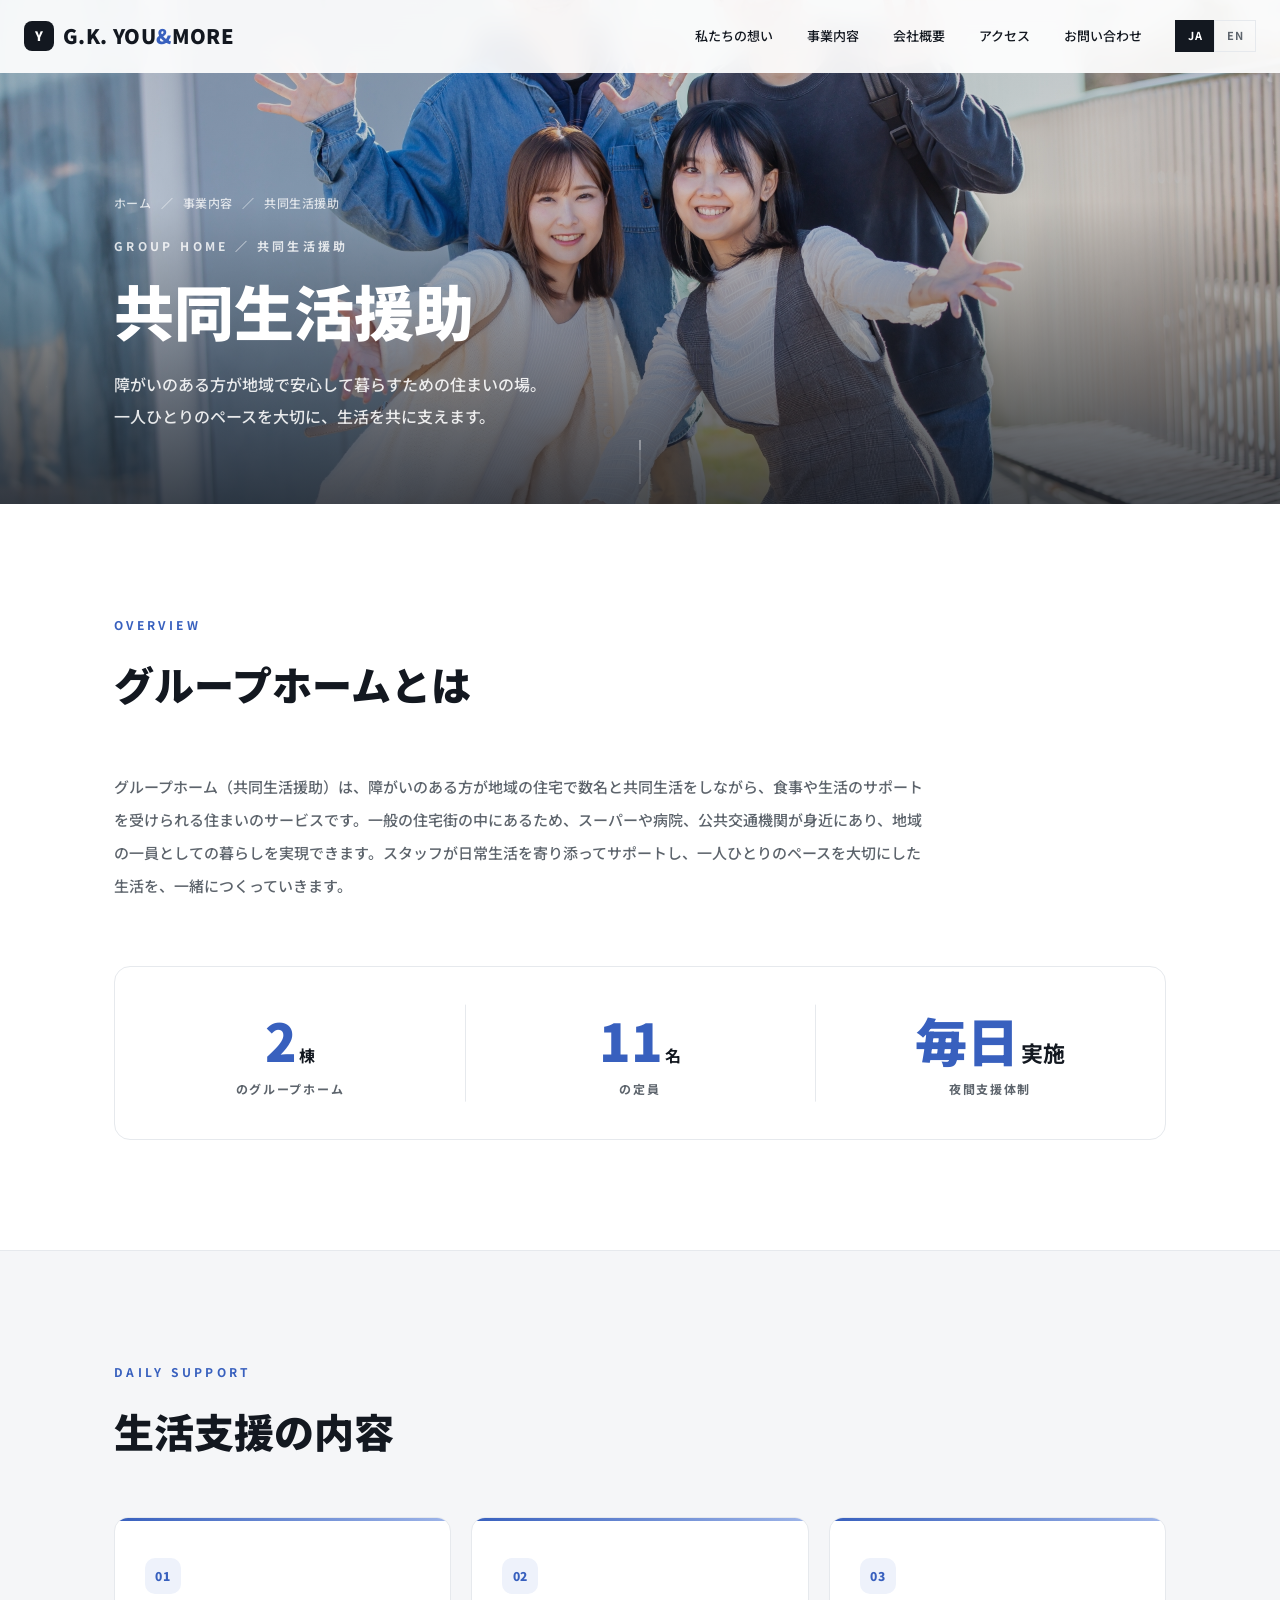
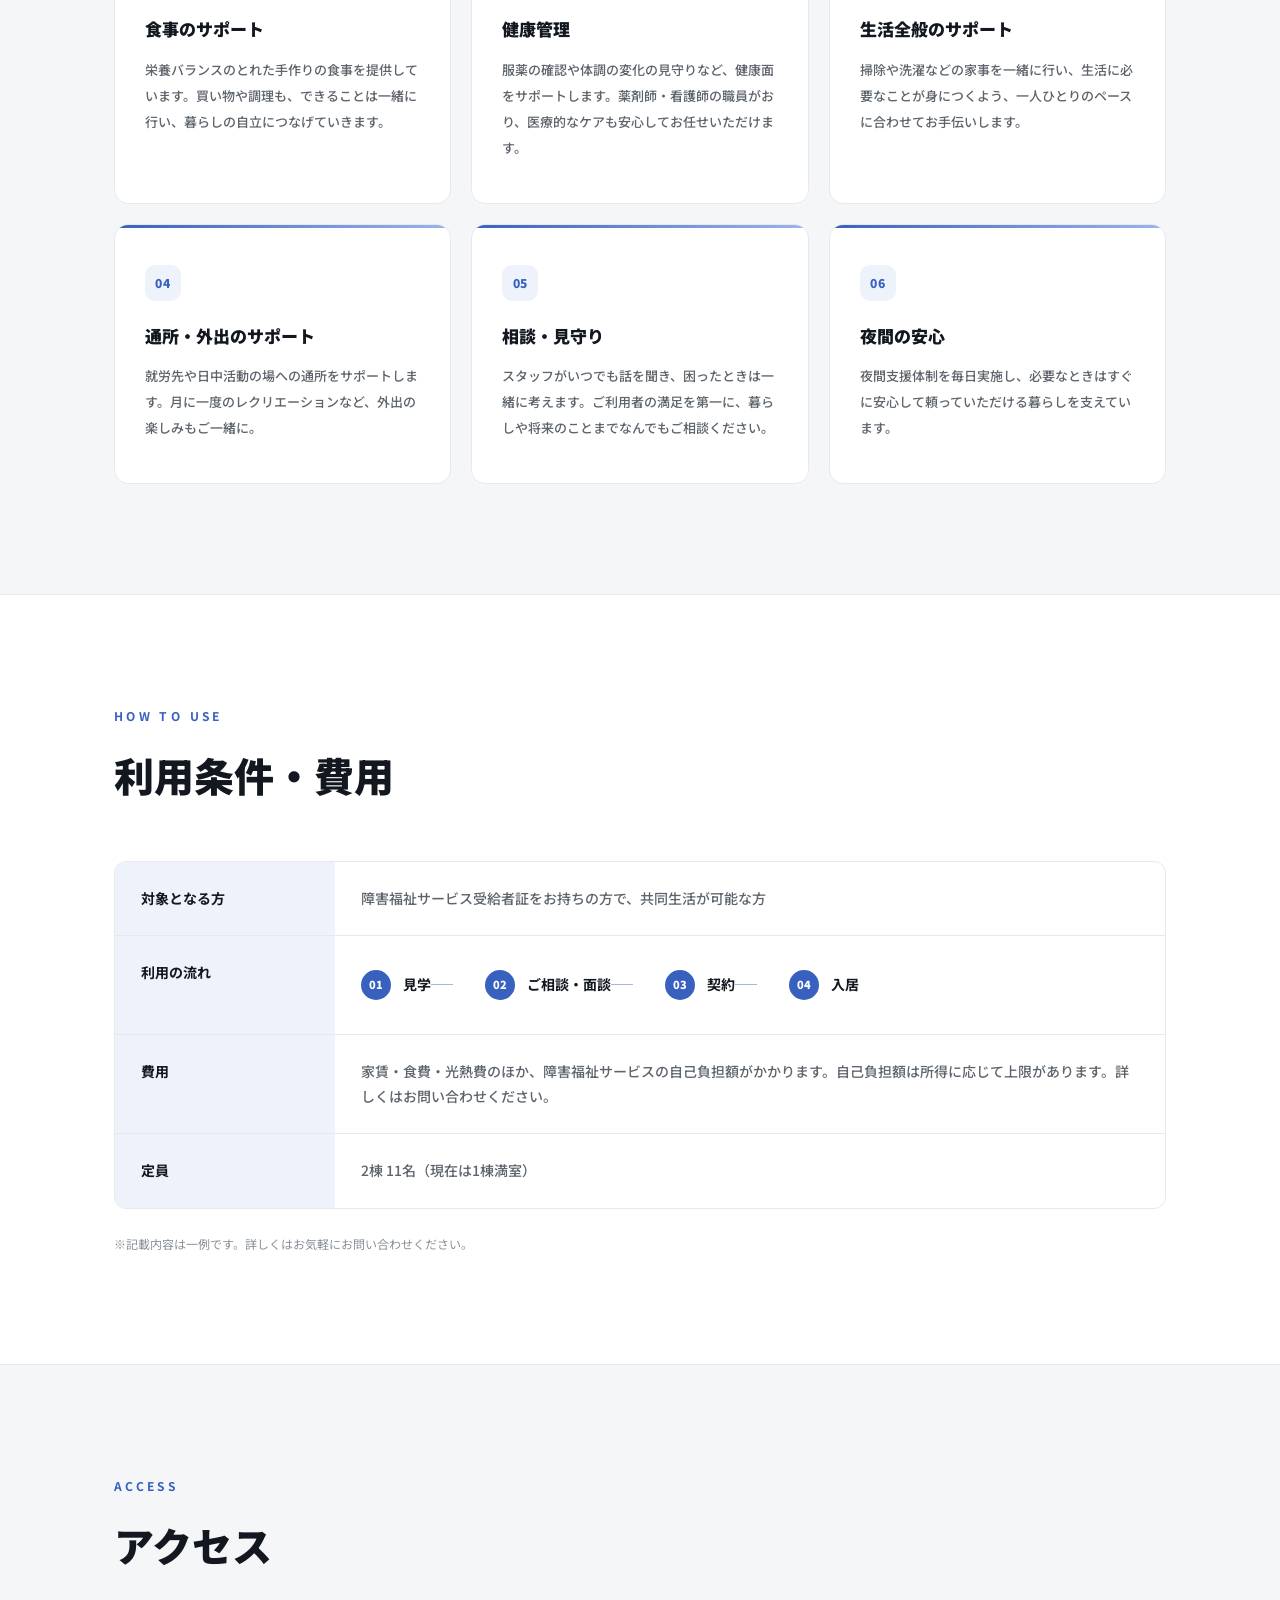
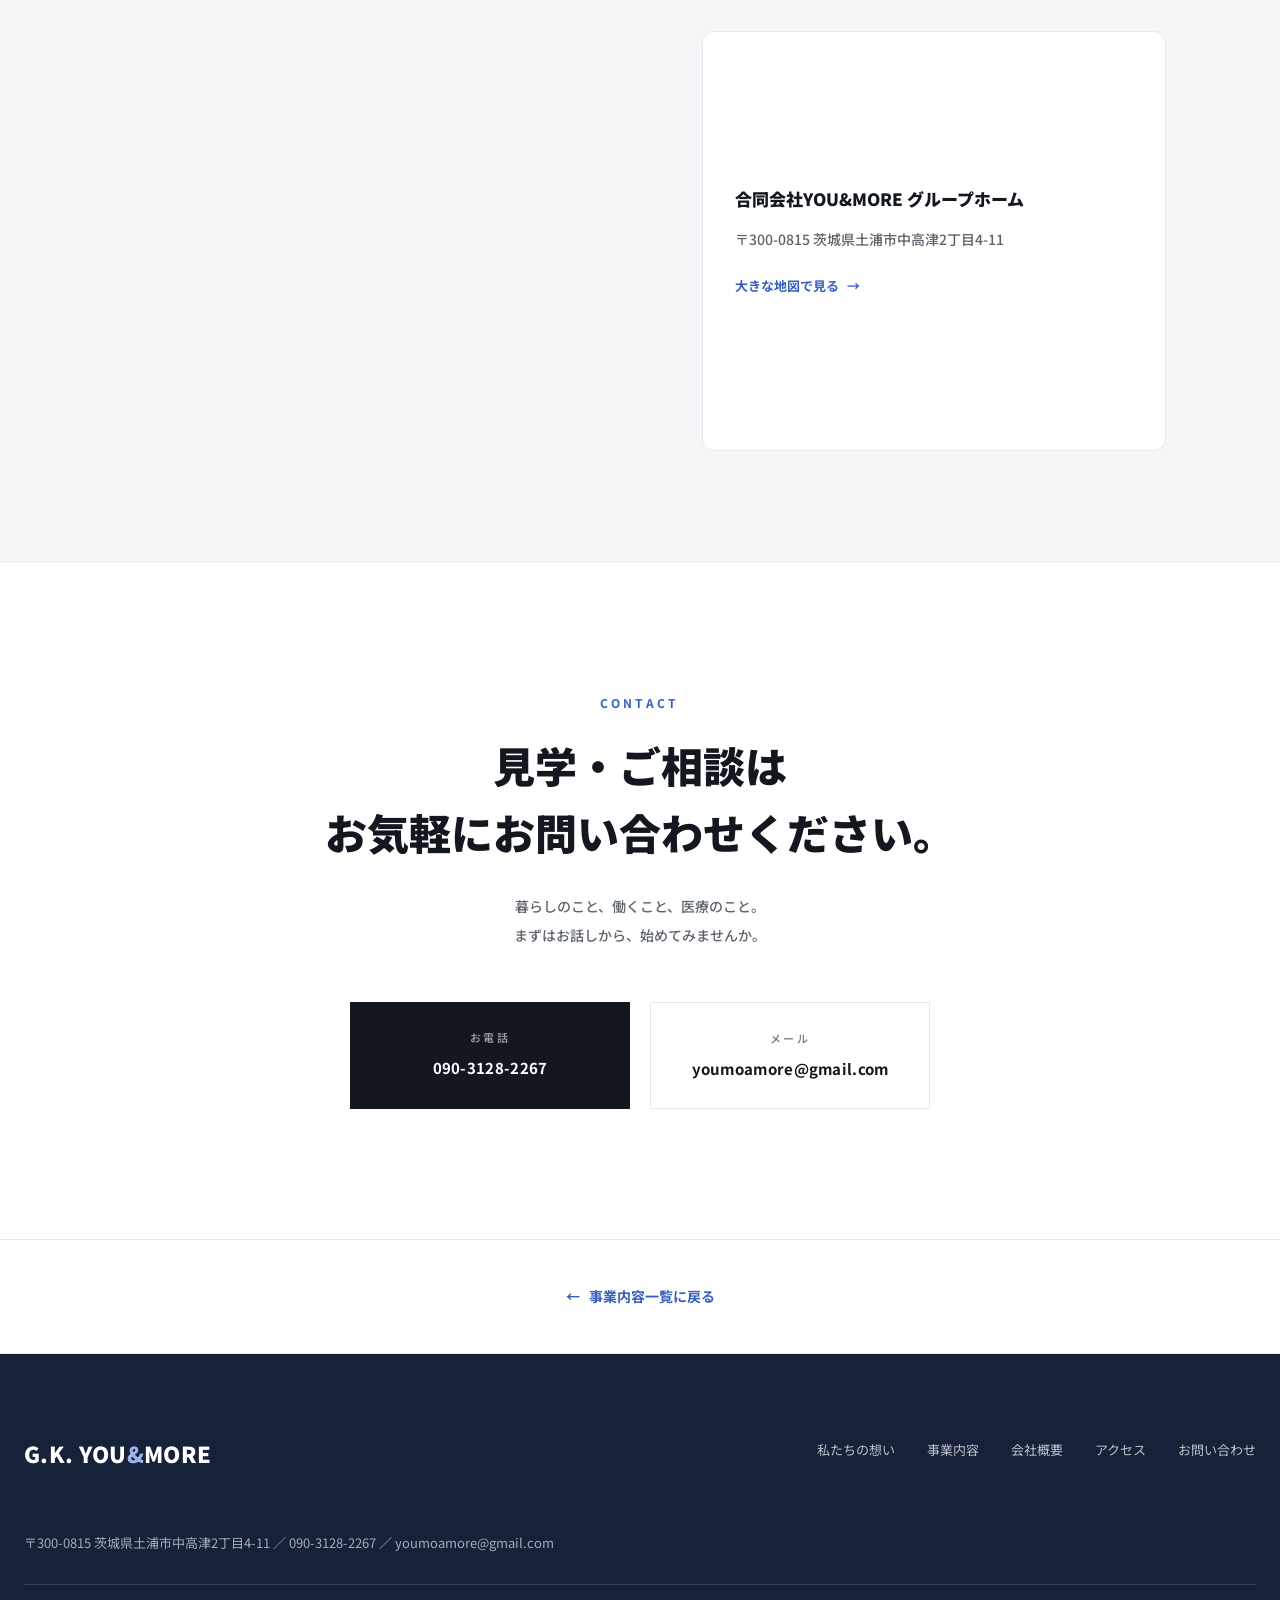
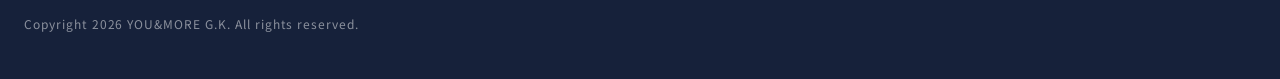
==== service-kyodo.html @ 8cb0a3da "ux: 共同生活援助の詳細ページをモバイル対応のリッチレイアウトに刷新 - 概要に数字ストリップ(2棟/11名/毎日・夜間支援体制)を追加 - サポートカードをグラデーションアクセント+ナンバーチップ" ====
<!DOCTYPE html>
<html lang="ja">
<head>
<meta charset="UTF-8">
<meta name="viewport" content="width=device-width, initial-scale=1, shrink-to-fit=no">
<meta name="format-detection" content="telephone=no">
<title>共同生活援助（グループホーム）｜YOU&amp;MORE G.K.</title>
<meta name="description" content="YOU&amp;MORE G.K.の共同生活援助（グループホーム）についてご紹介します。障がいのある方が地域で安心して暮らすための住まいの場です。">
<meta property="og:title" content="共同生活援助（グループホーム）｜YOU&amp;MORE G.K.">
<meta property="og:type" content="website">
<meta property="og:url" content="https://cocolo-youmore.com/service-kyodo.html">
<meta property="og:site_name" content="YOU&amp;MORE G.K.">
<link rel="icon" href="data:image/svg+xml,%3Csvg xmlns='http://www.w3.org/2000/svg' viewBox='0 0 100 100'%3E%3Crect width='100' height='100' rx='22' fill='%233860be'/%3E%3Ctext x='50' y='72' font-size='56' text-anchor='middle' fill='%23fff' font-family='Arial,sans-serif' font-weight='bold'%3EY%26M%3C/text%3E%3C/svg%3E">
<link rel="preconnect" href="https://fonts.googleapis.com">
<link rel="preconnect" href="https://fonts.gstatic.com" crossorigin>
<link href="https://fonts.googleapis.com/css2?family=Noto+Sans+JP:wght@400;500;700;900&amp;display=swap" rel="stylesheet">
<link rel="stylesheet" href="css/style.css?v=20260806d">
</head>
<body>

<header>
<div class="headerInr">
  <div class="headerInrBox">

    <h1><a href="index.html"><span class="logoMark">Y</span><span class="logoName">G.K. YOU<span>&amp;</span>MORE</span></a></h1>

    <nav id="gNavPc">
      <ul>
        <li><a href="index.html#about">私たちの想い</a></li>
        <li><a href="index.html#service">事業内容</a></li>
        <li><a href="index.html#company">会社概要</a></li>
        <li><a href="index.html#access">アクセス</a></li>
        <li><a href="index.html#contact">お問い合わせ</a></li>
      </ul>
    </nav>

    <ul class="headerLang">
      <li><a href="#" class="active">JA</a></li>
      <li><a href="#">EN</a></li>
    </ul>

    <button type="button" class="menuTrigger" aria-expanded="false" aria-controls="gNavSp" aria-label="メニューを開く">
      <span></span><span></span><span></span>
    </button>

  </div>

  <div id="gNavSp">
    <div class="gNavSpInr">
      <ul class="headerLinkLv1">
        <li><a href="index.html#about">私たちの想い</a></li>
        <li><a href="index.html#service">事業内容</a></li>
        <li><a href="index.html#company">会社概要</a></li>
        <li><a href="index.html#access">アクセス</a></li>
        <li><a href="index.html#contact">お問い合わせ</a></li>
      </ul>
      <ul class="headerLinkMenu">
        <li><a href="tel:09031282267">090-3128-2267</a></li>
        <li><a href="mailto:youmoamore@gmail.com">youmoamore@gmail.com</a></li>
      </ul>
    </div>
  </div>

</div>
</header>

<main>

<article>

<div class="pageHero">
  <div class="pageHeroBg"><img src="images/共同生活援助/28447826_m.jpg" alt="共同生活援助"></div>
  <div class="pageHeroGrad"></div>
  <div class="pageHeroText">
    <p class="crumb"><a href="index.html">ホーム</a> <span>／</span> <a href="index.html#service">事業内容</a> <span>／</span> 共同生活援助</p>
    <p class="pageHeroLabel">GROUP HOME ／ 共同生活援助</p>
    <h2>共同生活援助</h2>
    <p class="pageHeroLead">障がいのある方が地域で安心して暮らすための住まいの場。<br>一人ひとりのペースを大切に、生活を共に支えます。</p>
  </div>
  <div class="pageHeroCue"><span></span></div>
</div>

<section class="pageSec">
<div class="pageSecInr">
  <div class="pageSecHead reveal">
    <p class="kvTx01">OVERVIEW</p>
    <h2>グループホームとは</h2>
  </div>
  <div class="pageText reveal">
    <p>グループホーム（共同生活援助）は、障がいのある方が地域の住宅で数名と共同生活をしながら、食事や生活のサポートを受けられる住まいのサービスです。一般の住宅街の中にあるため、スーパーや病院、公共交通機関が身近にあり、地域の一員としての暮らしを実現できます。スタッフが日常生活を寄り添ってサポートし、一人ひとりのペースを大切にした生活を、一緒につくっていきます。</p>
  </div>
  <div class="pageStats reveal">
    <div class="pageStat">
      <p class="pageStatValue">2<span>棟</span></p>
      <p class="pageStatLabel">のグループホーム</p>
    </div>
    <div class="pageStat">
      <p class="pageStatValue">11<span>名</span></p>
      <p class="pageStatLabel">の定員</p>
    </div>
    <div class="pageStat">
      <p class="pageStatValue">毎日<span class="pageStatSub">実施</span></p>
      <p class="pageStatLabel">夜間支援体制</p>
    </div>
  </div>
</div>
</section>

<section class="pageSec pageSecSoft">
<div class="pageSecInr">
  <div class="pageSecHead reveal">
    <p class="kvTx01">DAILY SUPPORT</p>
    <h2>生活支援の内容</h2>
  </div>
  <div class="supportGrid">
    <div class="supportCard reveal">
      <p class="supportNum">01</p>
      <h3>食事のサポート</h3>
      <p>栄養バランスのとれた手作りの食事を提供しています。買い物や調理も、できることは一緒に行い、暮らしの自立につなげていきます。</p>
    </div>
    <div class="supportCard reveal">
      <p class="supportNum">02</p>
      <h3>健康管理</h3>
      <p>服薬の確認や体調の変化の見守りなど、健康面をサポートします。薬剤師・看護師の職員がおり、医療的なケアも安心してお任せいただけます。</p>
    </div>
    <div class="supportCard reveal">
      <p class="supportNum">03</p>
      <h3>生活全般のサポート</h3>
      <p>掃除や洗濯などの家事を一緒に行い、生活に必要なことが身につくよう、一人ひとりのペースに合わせてお手伝いします。</p>
    </div>
    <div class="supportCard reveal">
      <p class="supportNum">04</p>
      <h3>通所・外出のサポート</h3>
      <p>就労先や日中活動の場への通所をサポートします。月に一度のレクリエーションなど、外出の楽しみもご一緒に。</p>
    </div>
    <div class="supportCard reveal">
      <p class="supportNum">05</p>
      <h3>相談・見守り</h3>
      <p>スタッフがいつでも話を聞き、困ったときは一緒に考えます。ご利用者の満足を第一に、暮らしや将来のことまでなんでもご相談ください。</p>
    </div>
    <div class="supportCard reveal">
      <p class="supportNum">06</p>
      <h3>夜間の安心</h3>
      <p>夜間支援体制を毎日実施し、必要なときはすぐに安心して頼っていただける暮らしを支えています。</p>
    </div>
  </div>
</div>
</section>

<section class="pageSec">
<div class="pageSecInr">
  <div class="pageSecHead reveal">
    <p class="kvTx01">HOW TO USE</p>
    <h2>利用条件・費用</h2>
  </div>
  <div class="leadTable reveal">
    <div class="leadTableRow">
      <div class="leadTableTh">対象となる方</div>
      <div class="leadTableTd">障害福祉サービス受給者証をお持ちの方で、共同生活が可能な方</div>
    </div>
    <div class="leadTableRow">
      <div class="leadTableTh">利用の流れ</div>
      <div class="leadTableTd">
        <ol class="flowSteps">
          <li><span>01</span>見学</li>
          <li><span>02</span>ご相談・面談</li>
          <li><span>03</span>契約</li>
          <li><span>04</span>入居</li>
        </ol>
      </div>
    </div>
    <div class="leadTableRow">
      <div class="leadTableTh">費用</div>
      <div class="leadTableTd">家賃・食費・光熱費のほか、障害福祉サービスの自己負担額がかかります。自己負担額は所得に応じて上限があります。詳しくはお問い合わせください。</div>
    </div>
    <div class="leadTableRow">
      <div class="leadTableTh">定員</div>
      <div class="leadTableTd">2棟 11名（現在は1棟満室）</div>
    </div>
  </div>
  <p class="pageNote reveal">※記載内容は一例です。詳しくはお気軽にお問い合わせください。</p>
</div>
</section>

<section class="pageSec pageSecSoft">
<div class="pageSecInr">
  <div class="pageSecHead reveal">
    <p class="kvTx01">ACCESS</p>
    <h2>アクセス</h2>
  </div>
  <div class="accessGrid reveal">
    <div class="map">
      <iframe src="https://www.google.com/maps?q=%E8%8C%A8%E5%9F%8E%E7%9C%8C%E5%9C%9F%E6%B5%A6%E5%B8%82%E4%B8%AD%E9%AB%98%E6%B4%A52%E4%B8%81%E7%9B%AE4-11&output=embed" title="YOU&amp;MORE 所在地のGoogleマップ" loading="lazy" referrerpolicy="no-referrer-when-downgrade"></iframe>
    </div>
    <div class="accessInfo">
      <p class="accessInfoName">合同会社YOU&amp;MORE グループホーム</p>
      <p class="accessInfoAddr">〒300-0815 茨城県土浦市中高津2丁目4-11</p>
      <a class="accessInfoLink" href="https://www.google.com/maps?q=%E8%8C%A8%E5%9F%8E%E7%9C%8C%E5%9C%9F%E6%B5%A6%E5%B8%82%E4%B8%AD%E9%AB%98%E6%B4%A52%E4%B8%81%E7%9B%AE4-11" target="_blank" rel="noopener">大きな地図で見る<span>→</span></a>
    </div>
  </div>
</div>
</section>

<section id="contact">
<div class="contactInr">
  <p class="kvTx01">CONTACT</p>
  <h2>見学・ご相談は<br>お気軽にお問い合わせください。</h2>
  <p class="contactLead">暮らしのこと、働くこと、医療のこと。<br>まずはお話しから、始めてみませんか。</p>
  <div class="contactBtns">
    <a href="tel:09031282267" class="contactBtnTel"><span class="contactBtnLabel">お電話</span>090-3128-2267</a>
    <a href="mailto:youmoamore@gmail.com" class="contactBtnMail"><span class="contactBtnLabel">メール</span>youmoamore@gmail.com</a>
  </div>
</div>
</section>

<div class="pageBack">
  <a href="index.html#service"><span>←</span> 事業内容一覧に戻る</a>
</div>

</article>

</main>

<footer>
<div class="footerInr">
  <div class="footerTop">
    <p class="footerLogo">G.K. YOU<span>&amp;</span>MORE</p>
    <ul>
      <li><a href="index.html#about">私たちの想い</a></li>
      <li><a href="index.html#service">事業内容</a></li>
      <li><a href="index.html#company">会社概要</a></li>
      <li><a href="index.html#access">アクセス</a></li>
      <li><a href="index.html#contact">お問い合わせ</a></li>
    </ul>
  </div>
  <p class="footerInfo">〒300-0815 茨城県土浦市中高津2丁目4-11 ／ 090-3128-2267 ／ youmoamore@gmail.com</p>
  <p class="footerCopy">Copyright 2026 YOU&amp;MORE G.K. All rights reserved.</p>
</div>
</footer>

<div class="spCtaBar">
  <a href="tel:09031282267" class="spCtaTel">お電話する<span>090-3128-2267</span></a>
  <a href="mailto:youmoamore@gmail.com" class="spCtaMail">メールする<span>youmoamore@gmail.com</span></a>
</div>

<script>
var menuBtn = document.querySelector('.menuTrigger');
menuBtn.addEventListener('click', function () {
  var sp = document.querySelector('#gNavSp');
  var open = sp.classList.toggle('open');
  this.classList.toggle('active');
  this.setAttribute('aria-expanded', open);
  this.setAttribute('aria-label', open ? 'メニューを閉じる' : 'メニューを開く');
});
window.addEventListener('scroll', function () {
  var h = document.querySelector('header');
  if (window.scrollY > 10) { h.classList.add('scrolled'); } else { h.classList.remove('scrolled'); }
});
document.querySelectorAll('#gNavSp a').forEach(function (a) {
  a.addEventListener('click', function () {
    document.querySelector('#gNavSp').classList.remove('open');
    menuBtn.classList.remove('active');
    menuBtn.setAttribute('aria-expanded', 'false');
    menuBtn.setAttribute('aria-label', 'メニューを開く');
  });
});
var io = new IntersectionObserver(function (entries) {
  entries.forEach(function (entry) {
    if (entry.isIntersecting) {
      entry.target.classList.add('inview');
      setTimeout(function () { entry.target.classList.add('reveal-done'); }, 900);
      io.unobserve(entry.target);
    }
  });
}, { threshold: 0.12 });
document.querySelectorAll('.reveal').forEach(function (el) { io.observe(el); });
</script>
</body>
</html>
---- css/style.css ----
/* ============================================================
   YOU&MORE G.K. - JINS Holdings inspired
   clean gothic / white / minimal / blue accent #3860BE
   full-width visuals, airy whitespace, EN label + JP headline
============================================================ */
:root {
  --ink: #131820;
  --muted: #5d646c;
  --faint: #8a9199;
  --line: #e6e9ed;
  --bg: #ffffff;
  --bg-soft: #f5f6f8;
  --blue: #3860be;
  --blue-dark: #2c4d9c;
  --blue-soft: #eef2fb;
  --navy: #16213a;
  --font: "Noto Sans JP", "Hiragino Kaku Gothic ProN", "Hiragino Sans", Meiryo, "Yu Gothic", sans-serif;
  --ease: cubic-bezier(.25, .6, .3, 1);
}

* {
  margin: 0;
  padding: 0;
  box-sizing: border-box;
}

html {
  scroll-behavior: smooth;
  scroll-padding-top: 72px;
}

body {
  font-family: var(--font);
  color: var(--ink);
  background: var(--bg);
  line-height: 1.8;
  -webkit-font-smoothing: antialiased;
  overflow-x: hidden;
}

a {
  color: inherit;
  text-decoration: none;
}

img {
  max-width: 100%;
}

::selection {
  background: var(--blue);
  color: #fff;
}

/* ============================================================
   reveal animation
============================================================ */
.reveal {
  opacity: 0;
  transform: translateY(24px);
  transition: opacity .7s var(--ease), transform .7s var(--ease);
}

.reveal.inview {
  opacity: 1;
  transform: none;
}

.servicePanel.reveal:nth-child(2) { transition-delay: .1s; }
.servicePanel.reveal:nth-child(3) { transition-delay: .2s; }

.servicePanel.reveal.reveal-done { transition-delay: 0s; }

#service .servicePanel.reveal {
  transform: translateX(120px);
  transition: opacity .9s var(--ease), transform .9s var(--ease);
}

#service .servicePanel.reveal.inview {
  transform: none;
}

#service .servicePanel.reveal:nth-child(1) { transition-delay: .05s; }
#service .servicePanel.reveal:nth-child(2) { transition-delay: .18s; }
#service .servicePanel.reveal:nth-child(3) { transition-delay: .31s; }

/* ============================================================
   header
============================================================ */
header {
  position: fixed;
  top: 0;
  left: 0;
  right: 0;
  z-index: 100;
  background: rgba(255, 255, 255, .92);
  backdrop-filter: blur(12px);
  -webkit-backdrop-filter: blur(12px);
  border-bottom: 1px solid transparent;
  transition: border-color .3s ease, box-shadow .3s ease;
}

header.scrolled {
  border-bottom-color: var(--line);
  box-shadow: 0 2px 12px rgba(0, 0, 0, .05);
}

.headerInr {
  max-width: 1280px;
  margin: 0 auto;
  padding: 0 24px;
}

.headerInrBox {
  display: flex;
  align-items: center;
  height: 72px;
}

h1 {
  font-size: 20px;
  font-weight: 900;
  letter-spacing: .02em;
  margin-right: auto;
}

h1 a {
  display: flex;
  align-items: center;
  gap: 9px;
}

h1 a .logoMark {
  display: inline-flex;
  align-items: center;
  justify-content: center;
  width: 30px;
  height: 30px;
  border-radius: 8px;
  background: var(--ink);
  color: #fff;
  font-size: 13px;
  font-weight: 900;
}

h1 a .logoName span {
  color: var(--blue);
}

#gNavPc ul {
  display: flex;
  list-style: none;
}

#gNavPc ul li a {
  display: block;
  padding: 25px 17px;
  font-size: 13px;
  font-weight: 500;
  color: var(--ink);
  position: relative;
  transition: color .2s ease;
}

#gNavPc ul li a::after {
  content: "";
  position: absolute;
  left: 17px;
  right: 17px;
  bottom: 21px;
  height: 2px;
  background: var(--blue);
  transform: scaleX(0);
  transform-origin: left;
  transition: transform .3s var(--ease);
}

#gNavPc ul li a:hover {
  color: var(--blue);
}

#gNavPc ul li a:hover::after {
  transform: scaleX(1);
}

.headerLang {
  display: flex;
  list-style: none;
  margin-left: 16px;
}

.headerLang li a {
  display: block;
  font-size: 11px;
  font-weight: 700;
  letter-spacing: .04em;
  padding: 5px 12px;
  color: var(--muted);
  border: 1px solid var(--line);
}

.headerLang li:first-child a {
  border-right: none;
}

.headerLang li a.active {
  color: #fff;
  background: var(--ink);
  border-color: var(--ink);
}

.menuTrigger {
  display: none;
  flex-direction: column;
  gap: 5px;
  cursor: pointer;
  padding: 8px;
  appearance: none;
  -webkit-appearance: none;
  background: none;
  border: 0;
  font: inherit;
}

.menuTrigger span {
  display: block;
  width: 24px;
  height: 2px;
  background: var(--ink);
  transition: transform .3s ease, opacity .3s ease;
}

.menuTrigger.active span:nth-child(1) { transform: translateY(7px) rotate(45deg); }
.menuTrigger.active span:nth-child(2) { opacity: 0; }
.menuTrigger.active span:nth-child(3) { transform: translateY(-7px) rotate(-45deg); }

#gNavSp {
  display: none;
}

/* ============================================================
   hero (JINS style full-width visual)
============================================================ */
#top .idxWrap01Inr {
  position: relative;
  height: 100vh;
  min-height: 620px;
  display: flex;
  align-items: flex-end;
  overflow: hidden;
}

.mainImg {
  position: absolute;
  inset: 0;
  overflow: hidden;
}

.mainImg img {
  display: block;
  width: 100%;
  height: 100%;
  object-fit: cover;
  object-position: 50% 20%;
}

.heroGrad {
  position: absolute;
  inset: 0;
  background: linear-gradient(to top, rgba(10, 15, 26, .62) 0%, rgba(10, 15, 26, .28) 34%, rgba(10, 15, 26, .05) 62%, rgba(10, 15, 26, .16) 100%);
}

.fade-in {
  transform-origin: 50% 55%;
  animation: heroKenburns 3s var(--ease) both;
}

@keyframes heroKenburns {
  from {
    transform: scale(1.15);
    filter: brightness(.8) saturate(.9);
  }
  to {
    transform: scale(1);
    filter: none;
  }
}

.progSlickInr {
  position: relative;
  z-index: 2;
  max-width: 1280px;
  width: 100%;
  margin: 0 auto;
  padding: 0 24px 12vh;
  color: #fff;
}

.heroBadge {
  display: inline-flex;
  align-items: center;
  gap: 10px;
  font-size: 12px;
  font-weight: 700;
  letter-spacing: .26em;
  color: #e9eefb;
  margin-bottom: 22px;
  opacity: 0;
  animation: heroBlurIn 1s var(--ease) forwards;
}

.heroBadge::before {
  content: "";
  width: 34px;
  height: 1px;
  background: #9db4e8;
  transform: scaleX(0);
  transform-origin: left;
  animation: heroLineGrow .9s var(--ease) .35s forwards;
}

@keyframes heroLineGrow {
  from { transform: scaleX(0); }
  to { transform: scaleX(1); }
}

.kvTx02 {
  font-size: clamp(52px, 8.5vw, 108px);
  font-weight: 900;
  letter-spacing: .01em;
  line-height: 1.05;
  margin-bottom: 22px;
  overflow: hidden;
}

.kvTx02 .kvWord {
  display: inline-block;
  transform: translateY(120%);
  animation: kvSlideUp 1.05s var(--ease) forwards;
}

.kvTx02 .kvWord:nth-child(1) { animation-delay: .32s; }
.kvTx02 .kvWord:nth-child(2) { animation-delay: .46s; }
.kvTx02 .kvWord:nth-child(3) { animation-delay: .60s; }

@keyframes kvSlideUp {
  from { transform: translateY(120%); }
  to { transform: translateY(0); }
}

.kvTx02 .kvWordAccent {
  color: #9db4e8;
}

.kvTx03 {
  font-size: clamp(15px, 2.2vw, 18px);
  font-weight: 500;
  line-height: 2;
  color: #eef1f6;
  margin-bottom: 44px;
  opacity: 0;
  animation: heroBlurIn 1s var(--ease) .7s forwards;
}

@keyframes heroBlurIn {
  from {
    opacity: 0;
    transform: translateY(18px);
    filter: blur(8px);
  }
  to {
    opacity: 1;
    transform: none;
    filter: none;
  }
}

.btnBox01_w {
  opacity: 0;
  animation: heroBlurIn 1s var(--ease) .82s forwards;
}

.btnBox01_w a {
  display: inline-flex;
  align-items: center;
  gap: 12px;
  font-size: 13px;
  font-weight: 700;
  letter-spacing: .16em;
  padding: 15px 38px;
  border: 1px solid rgba(255, 255, 255, .8);
  border-radius: 999px;
  color: #fff;
  transition: background .3s ease, color .3s ease, transform .3s ease;
}

.btnBox01_w a .btnArrow {
  transition: transform .3s ease;
}

.btnBox01_w a:hover {
  background: #fff;
  color: var(--ink);
  transform: translateY(-2px);
}

.btnBox01_w a:hover .btnArrow {
  transform: translateX(4px);
}

.scrollCue {
  position: absolute;
  left: 50%;
  bottom: 24px;
  transform: translateX(-50%);
  z-index: 3;
  width: 1px;
  height: 52px;
  background: rgba(255, 255, 255, .3);
  overflow: hidden;
}

.scrollCueDot {
  position: absolute;
  left: 0;
  top: -8px;
  width: 1px;
  height: 10px;
  background: #fff;
  animation: scrollCue 2s var(--ease) infinite;
}

@keyframes scrollCue {
  0% { transform: translateY(0); opacity: 1; }
  80% { transform: translateY(56px); opacity: 0; }
  100% { transform: translateY(56px); opacity: 0; }
}

/* ============================================================
   hero quick menu (JINS 3-col: EN label + JP)
============================================================ */
.heroMenu {
  border-bottom: 1px solid var(--line);
  background: var(--bg);
}

.heroMenuInr {
  max-width: 1280px;
  margin: 0 auto;
  padding: 0 24px;
  display: grid;
  grid-template-columns: repeat(3, 1fr);
}

.heroMenuInr a {
  display: flex;
  align-items: center;
  justify-content: space-between;
  gap: 16px;
  padding: 34px 32px;
  border-left: 1px solid var(--line);
  transition: background .25s ease;
}

.heroMenuInr a:first-child {
  border-left: none;
}

.heroMenuInr a:hover {
  background: var(--bg-soft);
}

.heroMenuLabel {
  font-size: 11px;
  font-weight: 700;
  letter-spacing: .26em;
  color: var(--blue);
  margin-bottom: 6px;
}

.heroMenuTitle {
  font-size: 17px;
  font-weight: 900;
  letter-spacing: .06em;
  color: var(--ink);
}

.heroMenuArrow {
  font-size: 16px;
  color: var(--blue);
  transition: transform .3s var(--ease);
}

.heroMenuInr a:hover .heroMenuArrow {
  transform: translateX(6px);
}

/* ============================================================
   section labels
============================================================ */
.kvTx01 {
  font-size: 12px;
  font-weight: 700;
  letter-spacing: .28em;
  color: var(--blue);
  margin-bottom: 18px;
  text-transform: uppercase;
}

/* ============================================================
   about
============================================================ */
#about {
  border-bottom: 1px solid var(--line);
}

.idxWrap02Inner {
  max-width: 1000px;
  margin: 0 auto;
  padding: 130px 24px;
}

.idxWrap02Text {
  max-width: 860px;
  margin: 0 auto;
  text-align: center;
}

.idxWrap02Text h2 {
  font-size: clamp(28px, 4.6vw, 52px);
  font-weight: 900;
  line-height: 1.6;
  margin-bottom: 52px;
}

.idxWrap02Line {
  font-size: clamp(15px, 1.8vw, 17px);
  line-height: 2.1;
  margin: 0 0 24px;
  color: var(--muted);
  font-weight: 500;
}

.idxWrap02Line strong {
  color: var(--ink);
  font-weight: 900;
}

.idxWrap02Line.strong {
  color: var(--ink);
  font-weight: 700;
}

.idxWrap02Line:last-of-type {
  margin-bottom: 52px;
}

.idxWrap02Text .btnBox01_w a {
  border-color: var(--ink);
  color: var(--ink);
  opacity: 1;
}

.idxWrap02Text .btnBox01_w a:hover {
  background: var(--ink);
  color: #fff;
}

/* ============================================================
   service (JINS stacked full-width panels)
============================================================ */
#service {
  background: var(--bg);
  border-bottom: 1px solid var(--line);
}

.idxWrap03Inner {
  max-width: 1280px;
  margin: 0 auto;
  padding: 130px 24px;
}

.idxWrap03Head {
  margin-bottom: 80px;
}

.idxWrap03Head h2 {
  font-size: clamp(30px, 4.4vw, 50px);
  font-weight: 900;
  line-height: 1.4;
  margin-bottom: 18px;
}

.idxWrap03Lead {
  font-size: 15px;
  font-weight: 500;
  line-height: 2;
  color: var(--muted);
  max-width: 46em;
}

.servicePanel {
  display: grid;
  grid-template-columns: 1fr 1.25fr;
  align-items: stretch;
  border-top: 1px solid var(--line);
  padding: 72px 0;
}

.servicePanel:last-child {
  border-bottom: 1px solid var(--line);
}

.servicePanelText {
  display: flex;
  flex-direction: column;
  justify-content: center;
  padding: 24px 64px 24px 0;
}

.servicePanelLabel {
  font-size: 11px;
  font-weight: 700;
  letter-spacing: .26em;
  color: var(--blue);
  margin-bottom: 16px;
}

.servicePanel h3 {
  font-size: clamp(28px, 3.2vw, 42px);
  font-weight: 900;
  line-height: 1.45;
  margin-bottom: 20px;
}

.servicePanelDesc {
  font-size: 15px;
  line-height: 2;
  color: var(--muted);
  max-width: 34em;
  margin-bottom: 28px;
}

.servicePanelStatus {
  display: inline-block;
  align-self: flex-start;
  font-size: 11px;
  font-weight: 700;
  letter-spacing: .12em;
  padding: 6px 18px;
  color: #fff;
  background: var(--blue);
  margin-bottom: 28px;
}

.servicePanelStatus.soon {
  color: var(--ink);
  background: transparent;
  border: 1px solid var(--line);
}

.servicePanelLink {
  display: inline-block;
  font-size: 13px;
  font-weight: 700;
  letter-spacing: .1em;
  color: var(--ink);
  border-bottom: 1px solid rgba(19, 24, 32, .4);
  padding-bottom: 4px;
  transition: color .25s ease, border-color .25s ease;
}

.servicePanelLink span {
  display: inline-block;
  transition: transform .3s var(--ease);
}

.servicePanelLink:hover {
  color: var(--blue);
  border-color: var(--blue);
}

.servicePanelLink:hover span {
  transform: translateX(5px);
}

.servicePanelImg {
  position: relative;
  border-radius: 12px;
  overflow: hidden;
  background: var(--bg-soft);
  min-height: 420px;
  aspect-ratio: 3 / 5;
}

.servicePanelImg img {
  display: block;
  width: 100%;
  height: 100%;
  object-fit: cover;
  transition: transform 1s var(--ease);
}

.servicePanel:hover .servicePanelImg img {
  transform: scale(1.05);
}

/* ============================================================
   numbers (JINS style: white, dividers, big figures)
============================================================ */
#numbers {
  background: var(--bg);
  border-bottom: 1px solid var(--line);
}

.numbersInr {
  max-width: 1280px;
  margin: 0 auto;
  padding: 130px 24px;
}

.numbersHead {
  margin-bottom: 72px;
}

.numbersHead h2 {
  font-size: clamp(28px, 4vw, 46px);
  font-weight: 900;
  line-height: 1.4;
}

.numbersGrid {
  display: grid;
  grid-template-columns: repeat(3, 1fr);
  border-top: 1px solid var(--line);
  border-bottom: 1px solid var(--line);
}

.numItem {
  text-align: center;
  padding: 64px 24px 56px;
  border-left: 1px solid var(--line);
}

.numItem:first-child {
  border-left: none;
}

.numberValue {
  font-size: clamp(64px, 8vw, 96px);
  font-weight: 900;
  line-height: 1;
  color: var(--blue);
  display: flex;
  align-items: baseline;
  justify-content: center;
  gap: 6px;
  margin-bottom: 16px;
}

.numberUnit {
  font-size: 22px;
  font-weight: 700;
  color: var(--ink);
}

.numberLabel {
  font-size: 19px;
  font-weight: 900;
  margin-bottom: 8px;
  text-align: center;
  word-break: keep-all;
}

.numberNote {
  font-size: 13px;
  font-weight: 500;
  color: var(--muted);
  text-align: center;
  word-break: keep-all;
}

.numItem {
  opacity: 0;
  transform: translateY(26px);
}

.numItem.inview {
  animation: numRise .9s var(--ease) forwards;
}

.numItem:nth-child(1).inview { animation-delay: .05s; }
.numItem:nth-child(2).inview { animation-delay: .22s; }
.numItem:nth-child(3).inview { animation-delay: .39s; }

@keyframes numRise {
  from {
    opacity: 0;
    transform: translateY(26px) scale(.97);
    filter: blur(5px);
  }
  to {
    opacity: 1;
    transform: none;
    filter: none;
  }
}

/* ============================================================
   banner (もっとくわしく)
============================================================ */
#banner {
  background: var(--bg-soft);
  border-bottom: 1px solid var(--line);
}

.bannerInr {
  max-width: 1280px;
  margin: 0 auto;
  padding: 130px 24px;
}

.bannerHead {
  margin-bottom: 64px;
}

.bannerHead h2 {
  font-size: clamp(28px, 4vw, 46px);
  font-weight: 900;
  line-height: 1.4;
}

.bannerGrid {
  display: grid;
  grid-template-columns: repeat(2, 1fr);
  gap: 40px;
}

.bannerCard {
  position: relative;
  display: block;
  aspect-ratio: 16 / 9;
  border-radius: 12px;
  overflow: hidden;
  background: var(--navy);
  transition: transform .3s var(--ease), box-shadow .3s var(--ease);
}

.bannerCard:hover {
  transform: translateY(-8px);
  box-shadow: 0 24px 50px rgba(18, 27, 46, .22);
}

.bannerBg {
  position: absolute;
  inset: 0;
  overflow: hidden;
}

.bannerBg img {
  display: block;
  width: 100%;
  height: 100%;
  object-fit: cover;
  transform: scale(1.01);
  transition: transform 1s var(--ease);
}

.bannerCard:hover .bannerBg img {
  transform: scale(1.07);
}

.bannerOverlay {
  position: absolute;
  inset: 0;
  background: linear-gradient(to top, rgba(14, 20, 34, .82) 0%, rgba(14, 20, 34, .25) 55%, rgba(14, 20, 34, .08) 100%);
}

.bannerText {
  position: absolute;
  left: 0;
  right: 0;
  bottom: 0;
  z-index: 2;
  padding: 36px 40px;
  color: #fff;
}

.bannerEn {
  font-size: 11px;
  font-weight: 700;
  letter-spacing: .26em;
  color: #c7d4f2;
  margin-bottom: 10px;
}

.bannerText h3 {
  font-size: clamp(20px, 2.4vw, 28px);
  font-weight: 900;
  margin-bottom: 14px;
}

.bannerLink {
  display: inline-block;
  font-size: 13px;
  font-weight: 700;
  letter-spacing: .1em;
  border-bottom: 1px solid rgba(255, 255, 255, .6);
  padding-bottom: 3px;
  transition: transform .3s var(--ease);
}

.bannerCard:hover .bannerLink {
  transform: translateX(6px);
}

/* ============================================================
   company
============================================================ */
#company {
  border-bottom: 1px solid var(--line);
}

.idxWrap05Inr {
  max-width: 1280px;
  margin: 0 auto;
  padding: 130px 24px;
  display: grid;
  grid-template-columns: 260px 1fr;
  gap: 72px;
}

.idxWrap05Box01 h2 {
  font-size: clamp(28px, 4vw, 46px);
  font-weight: 900;
  margin-bottom: 16px;
}

.idxWrap05Box02 ul {
  list-style: none;
}

.idxWrap05Box02 ul li {
  display: flex;
  align-items: flex-start;
  gap: 28px;
  padding: 28px 0;
  border-bottom: 1px solid var(--line);
}

.idxWrap05Box02 ul li:first-child {
  border-top: 1px solid var(--line);
}

.idxWrap05Box02 ul li > div {
  flex: 0 0 110px;
}

.idxWrap05Box02 ul li > div p {
  font-size: 13px;
  font-weight: 700;
  color: var(--ink);
}

.idxWrap05Box02 ul li > p {
  font-size: 14px;
  line-height: 2;
  color: var(--muted);
}

.idxWrap05Box02 ul li a {
  color: var(--blue);
  border-bottom: 1px solid rgba(56, 96, 190, .4);
  transition: opacity .2s ease;
}

.idxWrap05Box02 ul li a:hover {
  opacity: .7;
}

/* ============================================================
   access
============================================================ */
#access {
  background: var(--bg-soft);
  border-bottom: 1px solid var(--line);
}

.idxWrap06Inr {
  max-width: 1280px;
  margin: 0 auto;
  padding: 130px 24px;
  display: grid;
  grid-template-columns: 260px 1fr;
  gap: 72px;
  align-items: start;
}

.idxWrap06Box01 h2 {
  font-size: clamp(28px, 4vw, 46px);
  font-weight: 900;
  margin-bottom: 20px;
}

.idxWrap06Lead {
  font-size: 14px;
  font-weight: 500;
  line-height: 2;
  color: var(--muted);
}

.idxWrap06Box02 .map {
  background: #fff;
  border: 1px solid var(--line);
  border-radius: 12px;
  overflow: hidden;
}

.map iframe {
  display: block;
  width: 100%;
  height: 420px;
  border: 0;
  filter: saturate(.85);
}

/* ============================================================
   contact CTA
============================================================ */
#contact {
  background: var(--bg);
  border-bottom: 1px solid var(--line);
}

.contactInr {
  max-width: 900px;
  margin: 0 auto;
  padding: 130px 24px;
  text-align: center;
}

.contactInr h2 {
  font-size: clamp(26px, 4vw, 42px);
  font-weight: 900;
  line-height: 1.6;
  margin-bottom: 26px;
}

.contactLead {
  font-size: 14px;
  font-weight: 500;
  line-height: 2.1;
  color: var(--muted);
  margin-bottom: 52px;
}

.contactBtns {
  display: flex;
  justify-content: center;
  gap: 20px;
  flex-wrap: wrap;
}

.contactBtns a {
  display: inline-flex;
  flex-direction: column;
  align-items: center;
  gap: 6px;
  min-width: 280px;
  padding: 26px 40px;
  font-size: 15px;
  font-weight: 700;
  letter-spacing: .02em;
  transition: transform .3s var(--ease), box-shadow .3s var(--ease), background .3s ease, color .3s ease;
}

.contactBtns a:hover {
  transform: translateY(-4px);
}

.contactBtnTel {
  background: var(--ink);
  color: #fff !important;
}

.contactBtnTel:hover {
  box-shadow: 0 16px 40px rgba(19, 24, 32, .24);
}

.contactBtnMail {
  border: 1px solid var(--line);
  color: var(--ink);
}

.contactBtnMail:hover {
  background: var(--bg-soft);
  box-shadow: 0 12px 32px rgba(19, 24, 32, .1);
}

.contactBtnLabel {
  font-size: 11px;
  font-weight: 500;
  letter-spacing: .22em;
  color: inherit;
  opacity: .6;
}

/* ============================================================
   footer (JINS navy)
============================================================ */
footer {
  background: var(--navy);
  color: rgba(255, 255, 255, .72);
}

.footerInr {
  max-width: 1280px;
  margin: 0 auto;
  padding: 80px 24px 44px;
}

.footerTop {
  display: flex;
  align-items: flex-start;
  justify-content: space-between;
  gap: 40px;
  flex-wrap: wrap;
  margin-bottom: 56px;
}

.footerLogo {
  font-size: 22px;
  font-weight: 900;
  color: #fff;
  letter-spacing: .02em;
}

.footerLogo span {
  color: #9db4e8;
}

.footerInr ul {
  list-style: none;
  display: flex;
  flex-wrap: wrap;
  gap: 10px 32px;
}

.footerInr ul li a {
  font-size: 13px;
  color: rgba(255, 255, 255, .72);
  transition: color .25s ease;
}

.footerInr ul li a:hover {
  color: #fff;
}

.footerInfo {
  font-size: 13px;
  color: rgba(255, 255, 255, .62);
  line-height: 2;
  padding-bottom: 28px;
  border-bottom: 1px solid rgba(255, 255, 255, .14);
  margin-bottom: 28px;
}

.footerCopy {
  font-size: 12px;
  color: rgba(255, 255, 255, .5);
  letter-spacing: .08em;
}

/* ============================================================
   responsive
============================================================ */
@media (max-width: 960px) {
  .headerLang {
    display: none;
  }

  #gNavPc {
    display: none;
  }

  .menuTrigger {
    display: flex;
  }

  #gNavSp {
    display: none;
    position: absolute;
    top: 100%;
    left: 0;
    right: 0;
    background: #fff;
    border-bottom: 1px solid var(--line);
    box-shadow: 0 12px 32px rgba(0, 0, 0, .1);
  }

  #gNavSp.open {
    display: block;
  }

  .gNavSpInr {
    padding: 24px 24px 36px;
  }

  .headerLinkLv1 {
    list-style: none;
  }

  .headerLinkLv1 > li > a {
    display: block;
    padding: 15px 0;
    font-size: 15px;
    font-weight: 700;
    border-bottom: 1px solid var(--line);
    transition: color .2s ease;
  }

  .headerLinkLv1 > li > a:hover {
    color: var(--blue);
  }

  .headerLinkMenu {
    list-style: none;
    margin-top: 18px;
  }

  .headerLinkMenu li a {
    display: block;
    font-size: 13px;
    padding: 8px 0;
    color: var(--blue);
  }

  .heroMenuInr {
    grid-template-columns: 1fr;
  }

  .heroMenuInr a {
    border-left: none;
    border-top: 1px solid var(--line);
    padding: 24px 16px;
  }

  .heroMenuInr a:first-child {
    border-top: none;
  }

  .servicePanel {
    grid-template-columns: 1fr;
    padding: 56px 0;
    gap: 32px;
  }

  .servicePanelText {
    padding: 0;
  }

  .servicePanelImg {
    height: 260px;
    min-height: 0;
    aspect-ratio: auto;
  }

  .idxWrap03Inner {
    padding: 88px 20px;
  }

  .idxWrap02Inner {
    padding: 88px 20px;
  }

  .idxWrap05Inr,
  .idxWrap06Inr {
    grid-template-columns: 1fr;
    gap: 40px;
    padding: 88px 20px;
  }

  .numbersGrid {
    grid-template-columns: 1fr;
  }

  .numItem {
    border-left: none;
    border-top: 1px solid var(--line);
    padding: 48px 20px 40px;
  }

  .numItem:first-child {
    border-top: none;
  }

  .numbersInr {
    padding: 88px 20px;
  }

  .bannerGrid {
    grid-template-columns: 1fr;
    gap: 28px;
  }

  .bannerInr {
    padding: 88px 20px;
  }

  .bannerCard {
    aspect-ratio: 4 / 3;
  }

  .contactInr {
    padding: 88px 20px;
  }

  .footerInr {
    padding: 64px 20px 40px;
  }

  .footerTop {
    flex-direction: column;
  }
}

/* ============================================================
   detail page (service-kyodo.html etc.)
============================================================ */
.pageHero {
  position: relative;
  height: 56vh;
  min-height: 460px;
  overflow: hidden;
  display: flex;
  align-items: flex-end;
}

.pageHeroBg {
  position: absolute;
  inset: 0;
  overflow: hidden;
}

.pageHeroBg img {
  display: block;
  width: 100%;
  height: 100%;
  object-fit: cover;
}

.pageHeroGrad {
  position: absolute;
  inset: 0;
  background: linear-gradient(to top, rgba(19, 24, 32, .78), rgba(19, 24, 32, .18) 60%, rgba(19, 24, 32, .25));
}

.pageHeroText {
  position: relative;
  max-width: 1100px;
  width: 100%;
  margin: 0 auto;
  padding: 0 24px 72px;
  color: #fff;
}

.crumb {
  font-size: 12px;
  font-weight: 500;
  letter-spacing: .04em;
  color: rgba(255, 255, 255, .75);
  margin-bottom: 22px;
}

.crumb a:hover {
  color: #fff;
  text-decoration: underline;
}

.crumb span {
  margin: 0 6px;
}

.pageHeroLabel {
  font-size: 12px;
  font-weight: 700;
  letter-spacing: .28em;
  color: rgba(255, 255, 255, .8);
  margin-bottom: 12px;
}

.pageHeroText h2 {
  font-size: clamp(34px, 5.6vw, 60px);
  font-weight: 900;
  line-height: 1.35;
  margin-bottom: 18px;
}

.pageHeroLead {
  font-size: clamp(14px, 1.8vw, 16px);
  font-weight: 500;
  line-height: 2;
  color: rgba(255, 255, 255, .88);
}

.pageHeroCue {
  position: absolute;
  left: 50%;
  bottom: 20px;
  transform: translateX(-50%);
  z-index: 3;
  width: 1px;
  height: 44px;
  background: rgba(255, 255, 255, .3);
  overflow: hidden;
}

.pageHeroCue span {
  display: block;
  width: 1px;
  height: 10px;
  background: #fff;
  animation: scrollCue 2s var(--ease) infinite;
}

.pageSec {
  border-bottom: 1px solid var(--line);
}

.pageSecSoft {
  background: var(--bg-soft);
}

.pageSecInr {
  max-width: 1100px;
  margin: 0 auto;
  padding: 110px 24px;
}

.pageSecHead {
  margin-bottom: 56px;
}

.pageSecHead h2 {
  font-size: clamp(26px, 4vw, 40px);
  font-weight: 900;
  line-height: 1.5;
}

.pageText {
  max-width: 820px;
}

.pageText p {
  font-size: 15px;
  font-weight: 500;
  line-height: 2.2;
  color: var(--muted);
}

.pageStats {
  display: grid;
  grid-template-columns: repeat(3, 1fr);
  margin-top: 64px;
  background: var(--bg);
  border: 1px solid var(--line);
  border-radius: 16px;
  overflow: hidden;
}

.pageStat {
  position: relative;
  text-align: center;
  padding: 44px 24px 40px;
}

.pageStat + .pageStat::before {
  content: "";
  position: absolute;
  left: 0;
  top: 50%;
  transform: translateY(-50%);
  width: 1px;
  height: 56%;
  background: var(--line);
}

.pageStatValue {
  font-size: clamp(36px, 5vw, 52px);
  font-weight: 900;
  line-height: 1.1;
  color: var(--blue);
  margin-bottom: 10px;
  font-variant-numeric: tabular-nums;
}

.pageStatValue > span {
  font-size: 16px;
  font-weight: 700;
  color: var(--ink);
  margin-left: 2px;
}

.pageStatValue .pageStatSub {
  font-size: 22px;
}

.pageStatLabel {
  font-size: 12px;
  font-weight: 700;
  letter-spacing: .14em;
  color: var(--muted);
}

.supportGrid {
  display: grid;
  grid-template-columns: repeat(3, 1fr);
  gap: 20px;
}

.supportCard {
  position: relative;
  background: var(--bg);
  border: 1px solid var(--line);
  border-radius: 14px;
  padding: 40px 30px 42px;
  overflow: hidden;
  transition: transform .4s var(--ease), box-shadow .4s var(--ease);
}

.supportCard::before {
  content: "";
  position: absolute;
  top: 0;
  left: 0;
  right: 0;
  height: 3px;
  background: linear-gradient(90deg, var(--blue), #9db4e8);
}

.supportCard:hover {
  transform: translateY(-6px);
  box-shadow: 0 18px 44px rgba(19, 24, 32, .1);
}

.supportNum {
  display: inline-flex;
  align-items: center;
  justify-content: center;
  min-width: 36px;
  height: 36px;
  padding: 0 6px;
  border-radius: 10px;
  background: var(--blue-soft);
  color: var(--blue);
  font-size: 12px;
  font-weight: 900;
  letter-spacing: .06em;
  margin-bottom: 20px;
}

.supportCard h3 {
  font-size: 17px;
  font-weight: 900;
  margin-bottom: 12px;
}

.supportCard p:last-child {
  font-size: 13px;
  font-weight: 500;
  line-height: 2;
  color: var(--muted);
}

.leadTable {
  border: 1px solid var(--line);
  border-radius: 12px;
  overflow: hidden;
  background: var(--bg);
}

.leadTableRow {
  display: grid;
  grid-template-columns: 220px 1fr;
}

.leadTableRow + .leadTableRow {
  border-top: 1px solid var(--line);
}

.leadTableTh {
  background: var(--blue-soft);
  font-size: 14px;
  font-weight: 700;
  padding: 24px 26px;
}

.leadTableTd {
  font-size: 14px;
  font-weight: 500;
  color: var(--muted);
  padding: 24px 26px;
}

.flowSteps {
  list-style: none;
  display: flex;
  align-items: center;
  flex-wrap: wrap;
}

.flowSteps li {
  display: flex;
  align-items: center;
  gap: 12px;
  font-size: 14px;
  font-weight: 700;
  color: var(--ink);
  padding: 10px 0;
}

.flowSteps li + li::before {
  content: "";
  width: 22px;
  height: 1px;
  background: var(--blue);
  opacity: .45;
  margin: 0 20px 0 0;
}

.flowSteps li span {
  display: inline-flex;
  align-items: center;
  justify-content: center;
  width: 30px;
  height: 30px;
  border-radius: 50%;
  background: var(--blue);
  color: #fff;
  font-size: 11px;
  font-weight: 900;
  flex: 0 0 30px;
}

.pageNote {
  margin-top: 24px;
  font-size: 12px;
  color: var(--faint);
}

.accessGrid {
  display: grid;
  grid-template-columns: 1.2fr 1fr;
  gap: 32px;
  align-items: stretch;
}

.accessInfo {
  display: flex;
  flex-direction: column;
  justify-content: center;
  background: var(--bg);
  border: 1px solid var(--line);
  border-radius: 12px;
  padding: 36px 32px;
}

.accessInfoName {
  font-size: 17px;
  font-weight: 900;
  margin-bottom: 12px;
}

.accessInfoAddr {
  font-size: 14px;
  color: var(--muted);
  font-weight: 500;
  margin-bottom: 22px;
}

.accessInfoLink {
  display: inline-flex;
  align-items: center;
  gap: 8px;
  font-size: 13px;
  font-weight: 700;
  color: var(--blue);
}

.accessInfoLink span {
  transition: transform .3s var(--ease);
}

.accessInfoLink:hover span {
  transform: translateX(4px);
}

.pageBack {
  border-bottom: 1px solid var(--line);
  text-align: center;
}

.pageBack a {
  display: inline-block;
  padding: 44px 24px;
  font-size: 14px;
  font-weight: 700;
  color: var(--blue);
}

.pageBack a span {
  margin-right: 6px;
}

.pageBack a:hover {
  text-decoration: underline;
}

/* ============================================================
   mobile fixed CTA bar (detail page only)
============================================================ */
.spCtaBar {
  display: none;
}

@media (max-width: 900px) {
  .supportGrid {
    grid-template-columns: repeat(2, 1fr);
  }

  .accessGrid {
    grid-template-columns: 1fr;
  }
}

@media (max-width: 600px) {
  .pageHero {
    min-height: 400px;
  }

  .pageHeroText {
    padding-bottom: 48px;
  }

  .pageHeroCue {
    display: none;
  }

  .pageSecInr {
    padding: 80px 20px;
  }

  .pageSecHead {
    margin-bottom: 40px;
  }

  .pageText p {
    font-size: 14.5px;
  }

  .pageStats {
    margin-top: 48px;
    border-radius: 14px;
  }

  .pageStat {
    padding: 30px 8px 28px;
  }

  .pageStatValue {
    font-size: 28px;
    margin-bottom: 8px;
  }

  .pageStatValue > span {
    font-size: 13px;
  }

  .pageStatValue .pageStatSub {
    font-size: 17px;
  }

  .pageStatLabel {
    font-size: 10px;
    letter-spacing: .08em;
    line-height: 1.6;
  }

  .supportGrid {
    grid-template-columns: 1fr;
  }

  .supportCard {
    padding: 32px 24px 34px;
  }

  .flowSteps {
    flex-direction: column;
    align-items: stretch;
  }

  .flowSteps li {
    position: relative;
    padding: 12px 0;
  }

  .flowSteps li + li::before {
    content: "";
    position: absolute;
    left: 15px;
    top: -13px;
    width: 1px;
    height: 26px;
    margin: 0;
    background: var(--blue);
    opacity: .35;
  }

  .leadTableRow {
    grid-template-columns: 1fr;
  }

  .leadTableTh {
    padding: 16px 20px 8px;
    background: none;
    color: var(--blue);
  }

  .leadTableTd {
    padding: 0 20px 20px;
  }

  .map iframe {
    height: 300px;
  }

  .accessInfo {
    padding: 30px 24px;
  }

  .contactBtns a {
    min-width: 100%;
  }

  .spCtaBar {
    display: grid;
    grid-template-columns: 1fr 1fr;
    position: fixed;
    left: 0;
    right: 0;
    bottom: 0;
    z-index: 90;
    box-shadow: 0 -6px 24px rgba(19, 24, 32, .16);
    padding-bottom: env(safe-area-inset-bottom, 0);
  }

  .spCtaBar a {
    display: flex;
    flex-direction: column;
    align-items: center;
    justify-content: center;
    gap: 1px;
    padding: 13px 12px 12px;
    font-size: 14px;
    font-weight: 900;
    letter-spacing: .08em;
    text-align: center;
  }

  .spCtaBar a span {
    font-size: 10px;
    font-weight: 500;
    letter-spacing: .12em;
    opacity: .75;
  }

  .spCtaBar .spCtaTel {
    background: var(--ink);
    color: #fff;
  }

  .spCtaBar .spCtaMail {
    background: var(--blue);
    color: #fff;
  }

  body:has(.spCtaBar) footer {
    padding-bottom: 56px;
  }
}

@media (prefers-reduced-motion: reduce) {
  .fade-in,
  .heroBadge,
  .heroBadge::before,
  .kvTx02 .kvWord,
  .kvTx03,
  .btnBox01_w,
  .numItem {
    animation: none;
    opacity: 1;
    transform: none;
    filter: none;
  }
}
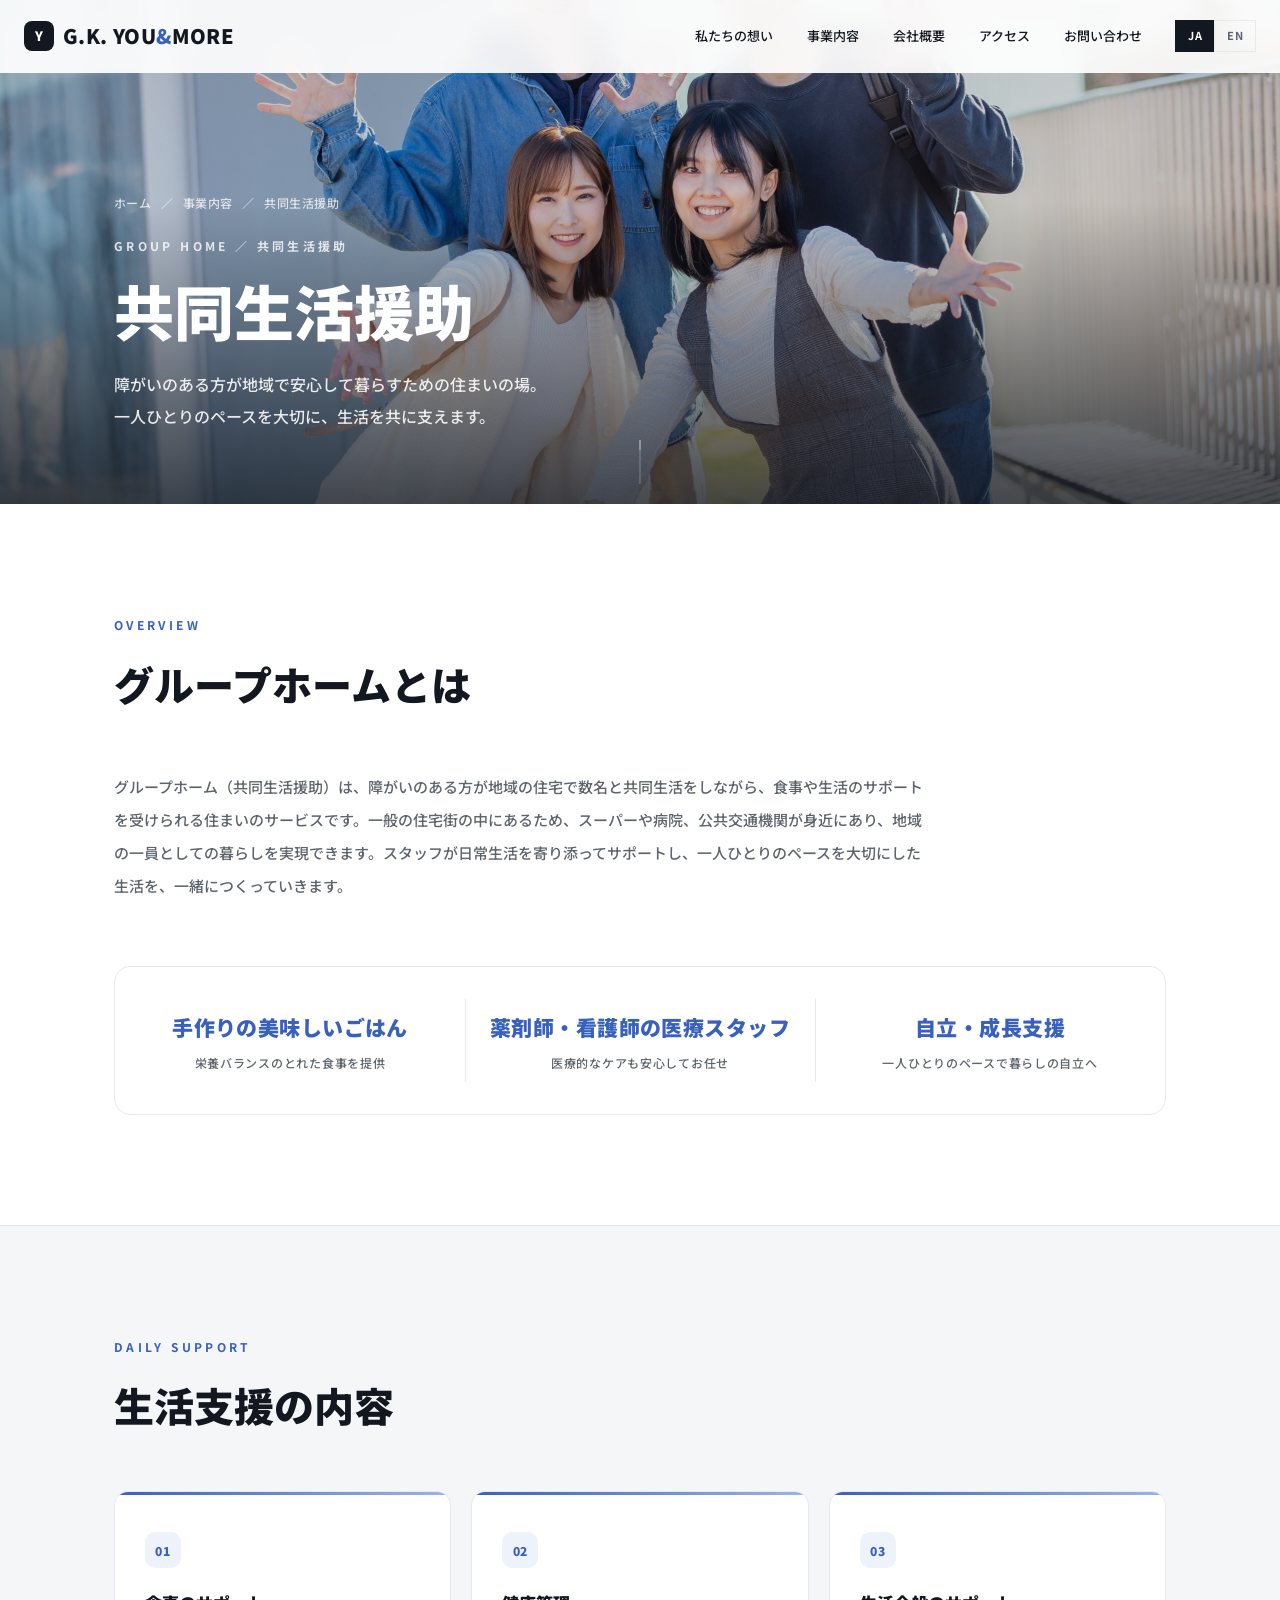
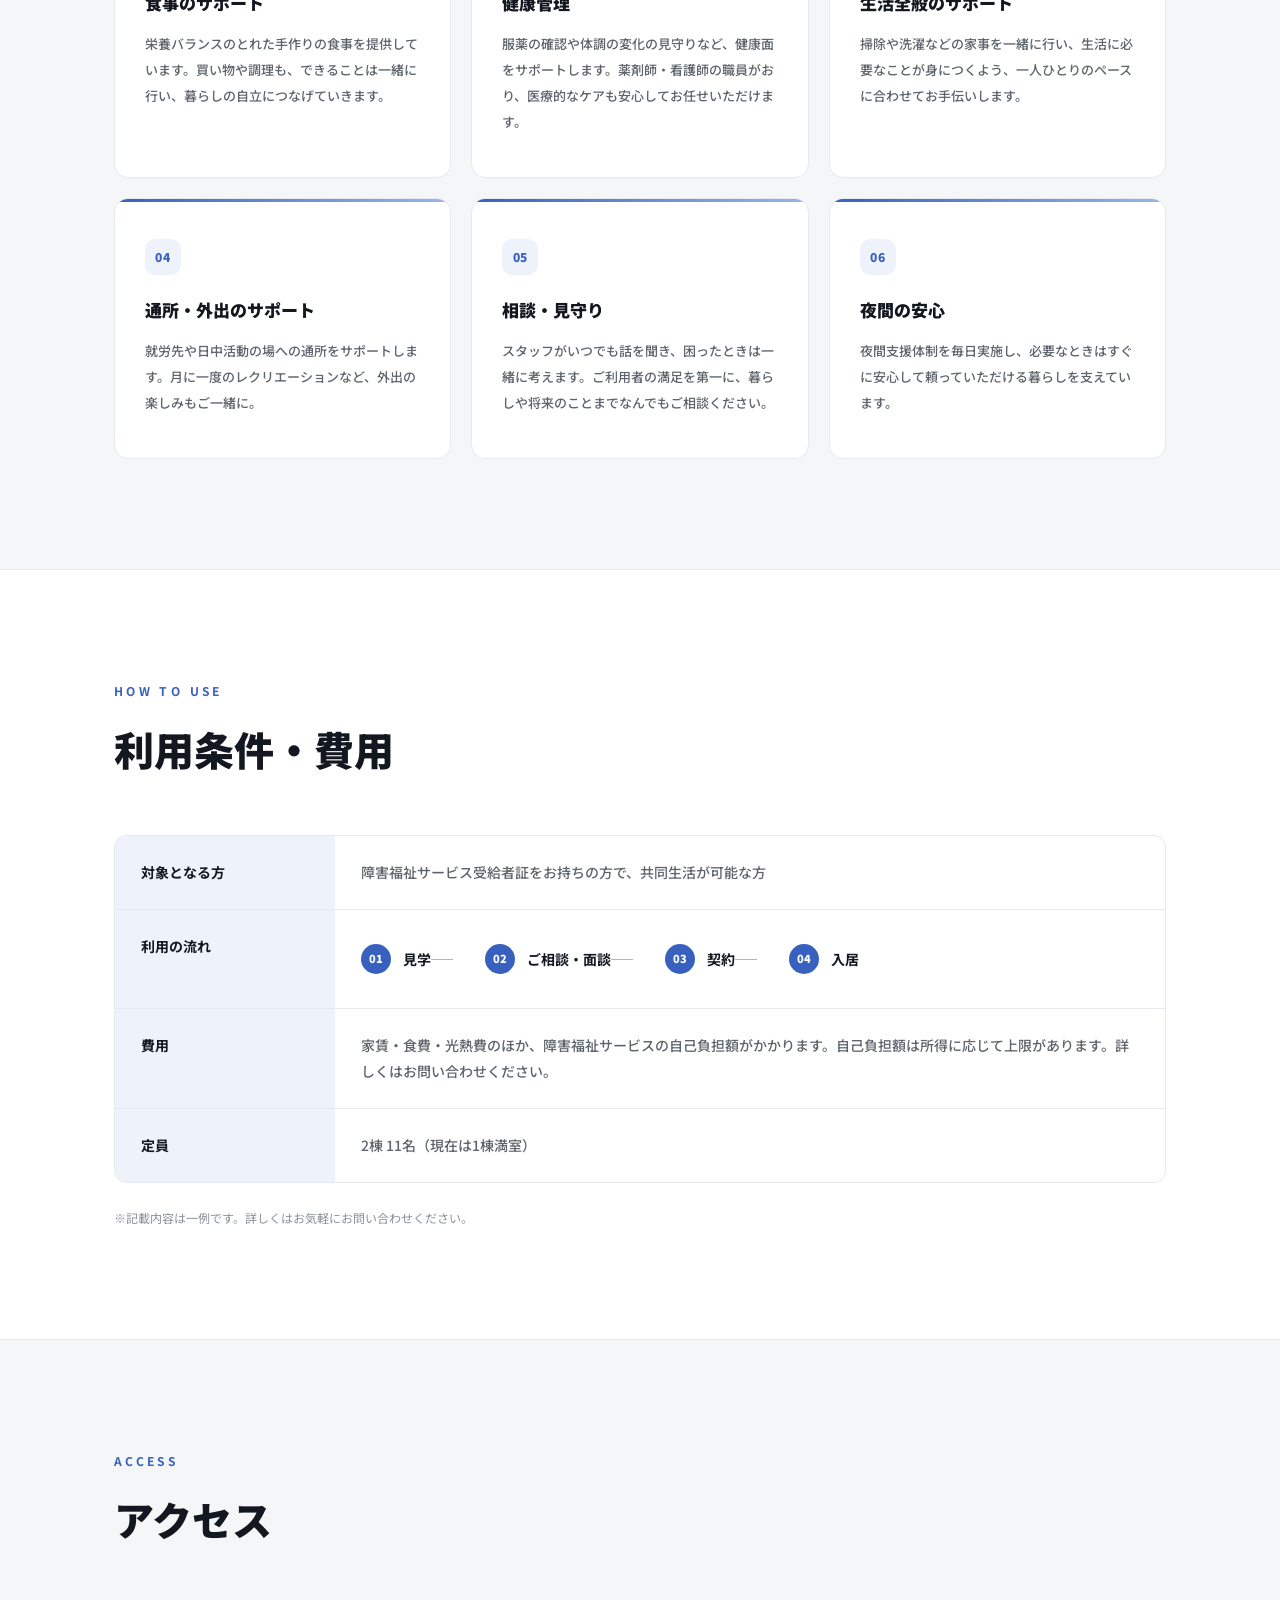
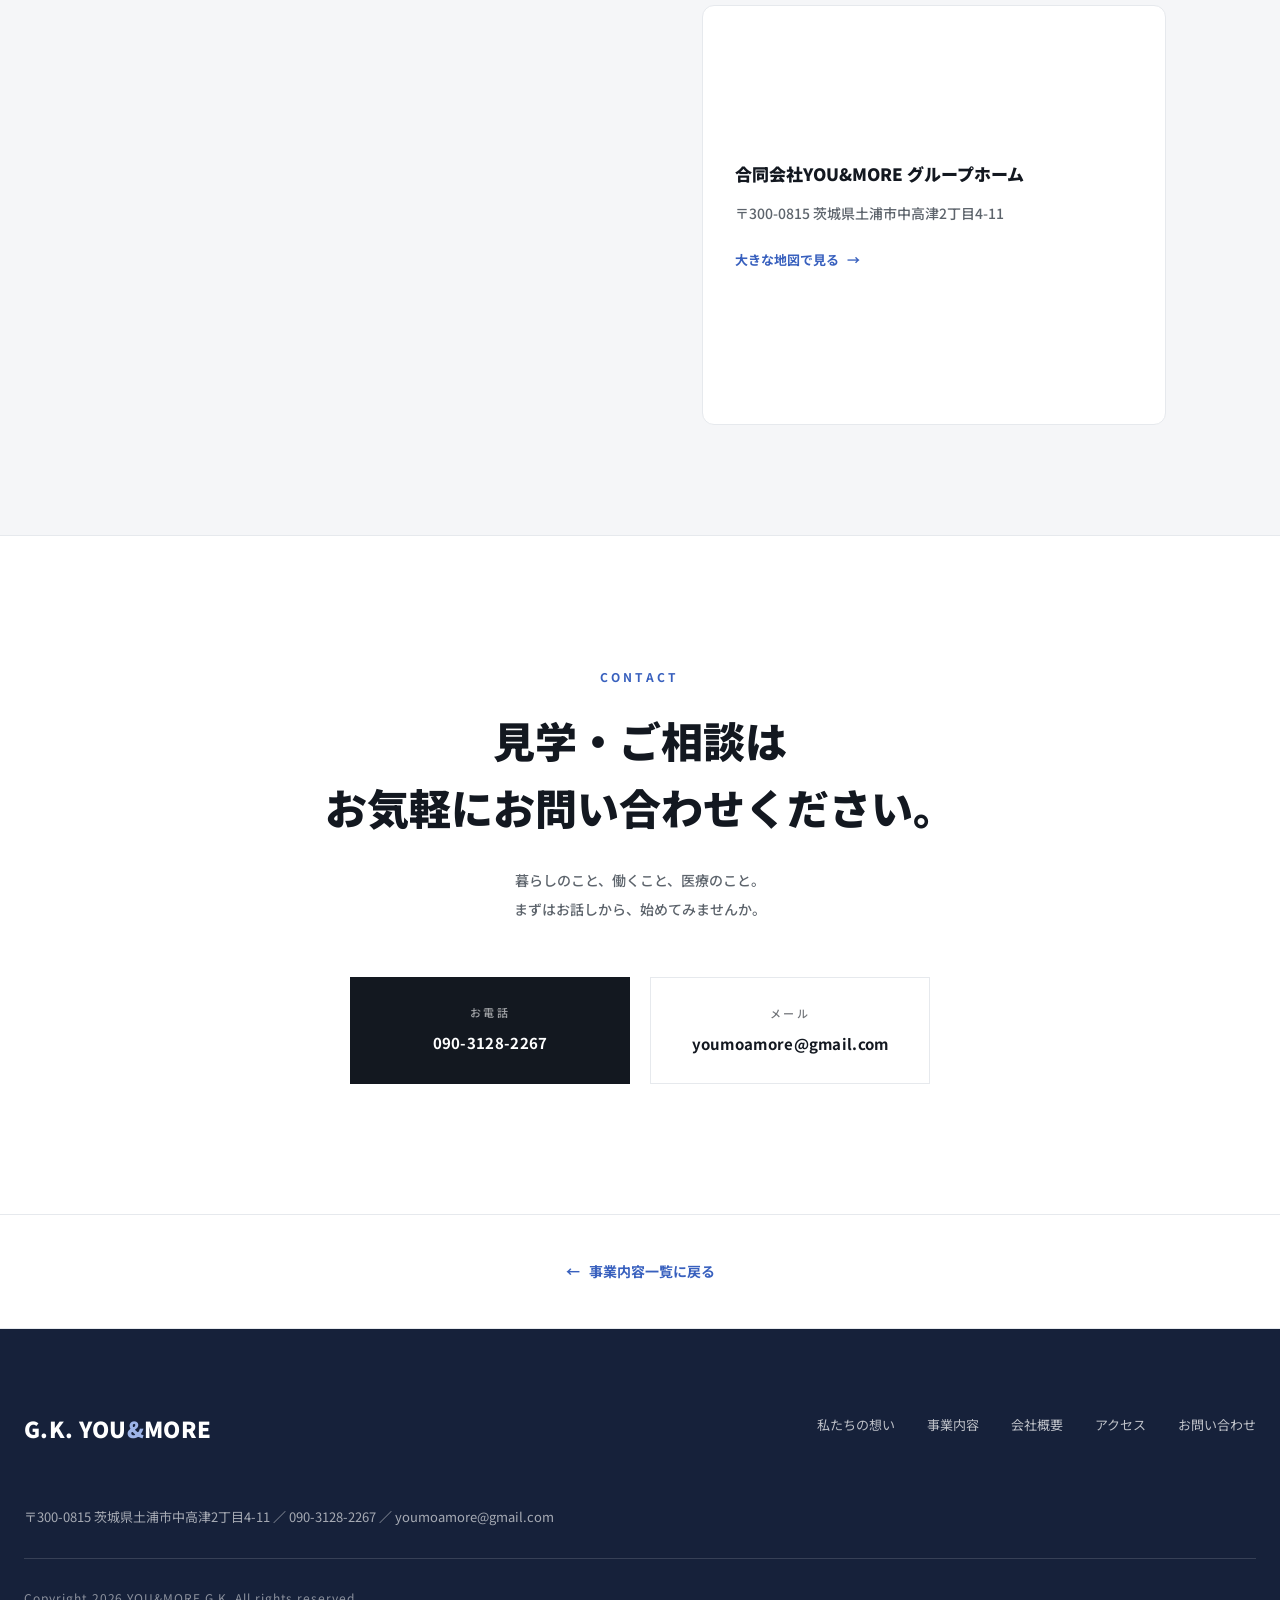
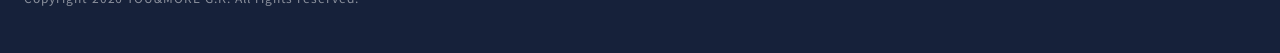
==== commit 53d87bd8: "design: グループホームとはの数字ストリップを3つの特徴表示に刷新 - 2棟/11名/毎日夜間支援 → 手作りのごはん/医療スタッフ/自立・成長支援 - テキスト特徴に合わせてデスクトップ3列・" ====
--- a/service-kyodo.html
+++ b/service-kyodo.html
@@ -14,7 +14,7 @@
 <link rel="preconnect" href="https://fonts.googleapis.com">
 <link rel="preconnect" href="https://fonts.gstatic.com" crossorigin>
 <link href="https://fonts.googleapis.com/css2?family=Noto+Sans+JP:wght@400;500;700;900&amp;display=swap" rel="stylesheet">
-<link rel="stylesheet" href="css/style.css?v=20260806d">
+<link rel="stylesheet" href="css/style.css?v=20260806f">
 </head>
 <body>
 
@@ -91,16 +91,16 @@
   </div>
   <div class="pageStats reveal">
     <div class="pageStat">
-      <p class="pageStatValue">2<span>棟</span></p>
-      <p class="pageStatLabel">のグループホーム</p>
+      <p class="pageStatValue">手作りの美味しいごはん</p>
+      <p class="pageStatLabel">栄養バランスのとれた食事を提供</p>
     </div>
     <div class="pageStat">
-      <p class="pageStatValue">11<span>名</span></p>
-      <p class="pageStatLabel">の定員</p>
+      <p class="pageStatValue">薬剤師・看護師の医療スタッフ</p>
+      <p class="pageStatLabel">医療的なケアも安心してお任せ</p>
     </div>
     <div class="pageStat">
-      <p class="pageStatValue">毎日<span class="pageStatSub">実施</span></p>
-      <p class="pageStatLabel">夜間支援体制</p>
+      <p class="pageStatValue">自立・成長支援</p>
+      <p class="pageStatLabel">一人ひとりのペースで暮らしの自立へ</p>
     </div>
   </div>
 </div>
--- a/css/style.css
+++ b/css/style.css
@@ -740,6 +740,9 @@
   text-align: center;
   padding: 64px 24px 56px;
   border-left: 1px solid var(--line);
+  display: flex;
+  flex-direction: column;
+  align-items: center;
 }
 
 .numItem:first-child {
@@ -756,6 +759,7 @@
   justify-content: center;
   gap: 6px;
   margin-bottom: 16px;
+  width: 100%;
 }
 
 .numberUnit {
@@ -1242,11 +1246,30 @@
   .heroMenuInr a {
     border-left: none;
     border-top: 1px solid var(--line);
-    padding: 24px 16px;
+    padding: 28px 16px;
+    flex-direction: column;
+    justify-content: center;
+    align-items: center;
+    text-align: center;
+    gap: 10px;
   }
 
   .heroMenuInr a:first-child {
     border-top: none;
+  }
+
+  .heroMenuText {
+    display: flex;
+    flex-direction: column;
+    align-items: center;
+  }
+
+  .heroMenuLabel {
+    margin-bottom: 4px;
+  }
+
+  .heroMenuArrow {
+    display: none;
   }
 
   .servicePanel {
@@ -1472,6 +1495,10 @@
   position: relative;
   text-align: center;
   padding: 44px 24px 40px;
+  display: flex;
+  flex-direction: column;
+  align-items: center;
+  justify-content: center;
 }
 
 .pageStat + .pageStat::before {
@@ -1486,29 +1513,19 @@
 }
 
 .pageStatValue {
-  font-size: clamp(36px, 5vw, 52px);
-  font-weight: 900;
-  line-height: 1.1;
+  font-size: clamp(18px, 2vw, 21px);
+  font-weight: 900;
+  line-height: 1.6;
   color: var(--blue);
-  margin-bottom: 10px;
-  font-variant-numeric: tabular-nums;
-}
-
-.pageStatValue > span {
-  font-size: 16px;
-  font-weight: 700;
-  color: var(--ink);
-  margin-left: 2px;
-}
-
-.pageStatValue .pageStatSub {
-  font-size: 22px;
+  margin-bottom: 8px;
+  letter-spacing: .02em;
 }
 
 .pageStatLabel {
   font-size: 12px;
-  font-weight: 700;
-  letter-spacing: .14em;
+  font-weight: 500;
+  line-height: 1.8;
+  letter-spacing: .06em;
   color: var(--muted);
 }
 
@@ -1761,29 +1778,29 @@
   .pageStats {
     margin-top: 48px;
     border-radius: 14px;
+    grid-template-columns: 1fr;
   }
 
   .pageStat {
-    padding: 30px 8px 28px;
+    padding: 28px 24px;
+  }
+
+  .pageStat + .pageStat::before {
+    width: auto;
+    height: 1px;
+    left: 24px;
+    right: 24px;
+    top: 0;
+    transform: none;
   }
 
   .pageStatValue {
-    font-size: 28px;
-    margin-bottom: 8px;
-  }
-
-  .pageStatValue > span {
-    font-size: 13px;
-  }
-
-  .pageStatValue .pageStatSub {
     font-size: 17px;
+    margin-bottom: 6px;
   }
 
   .pageStatLabel {
-    font-size: 10px;
-    letter-spacing: .08em;
-    line-height: 1.6;
+    font-size: 11.5px;
   }
 
   .supportGrid {
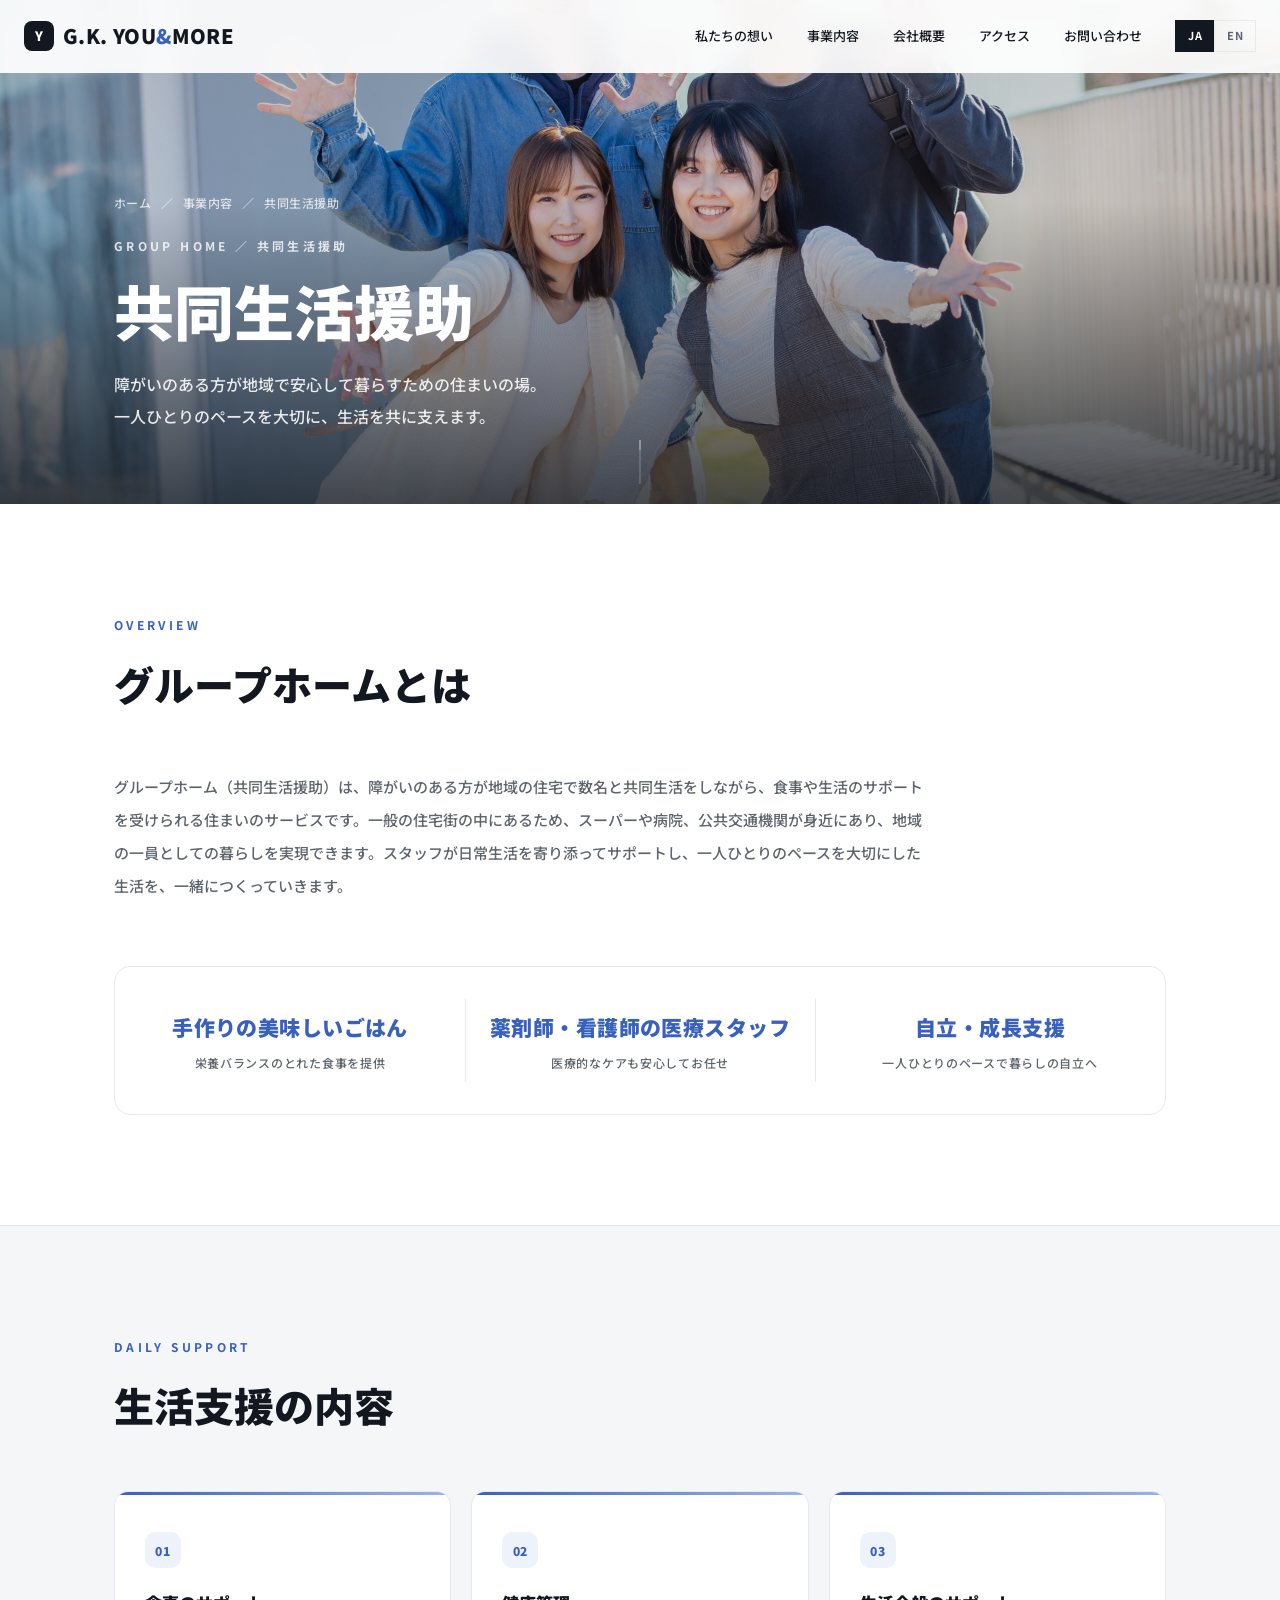
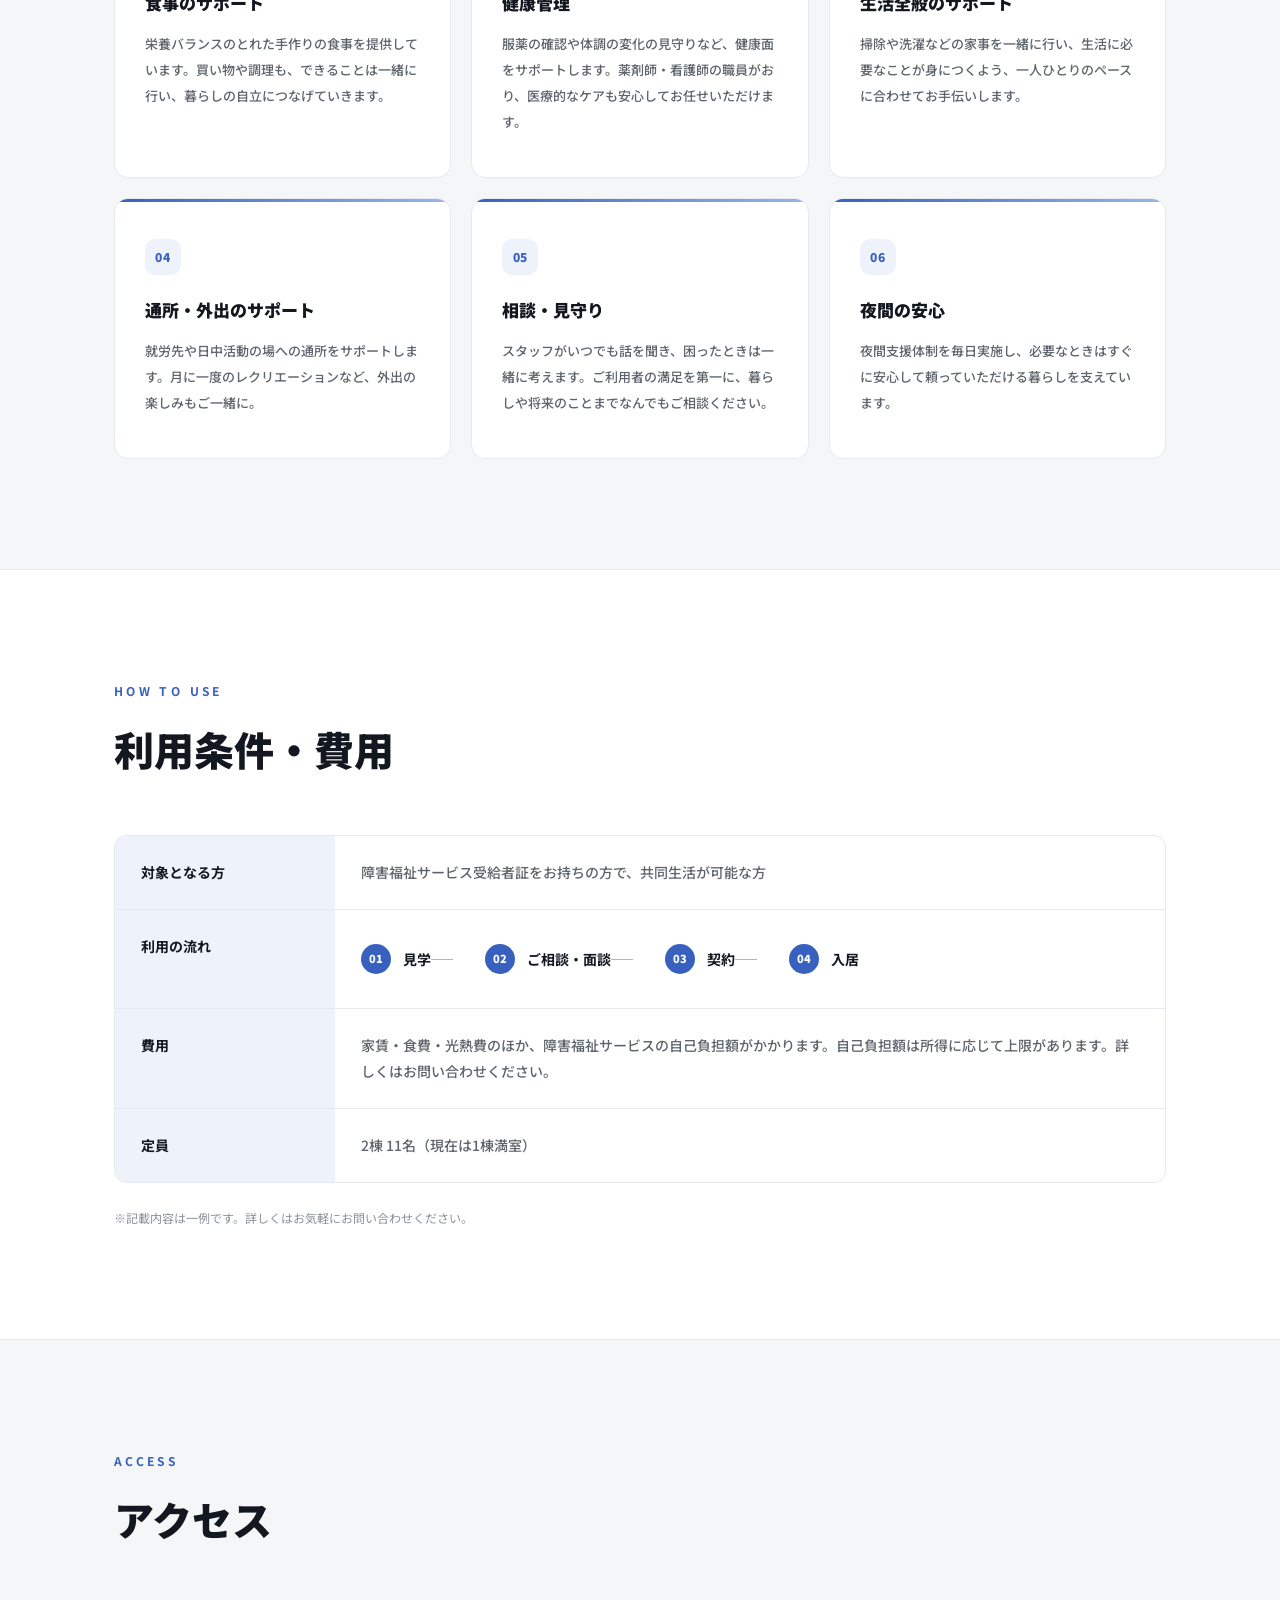
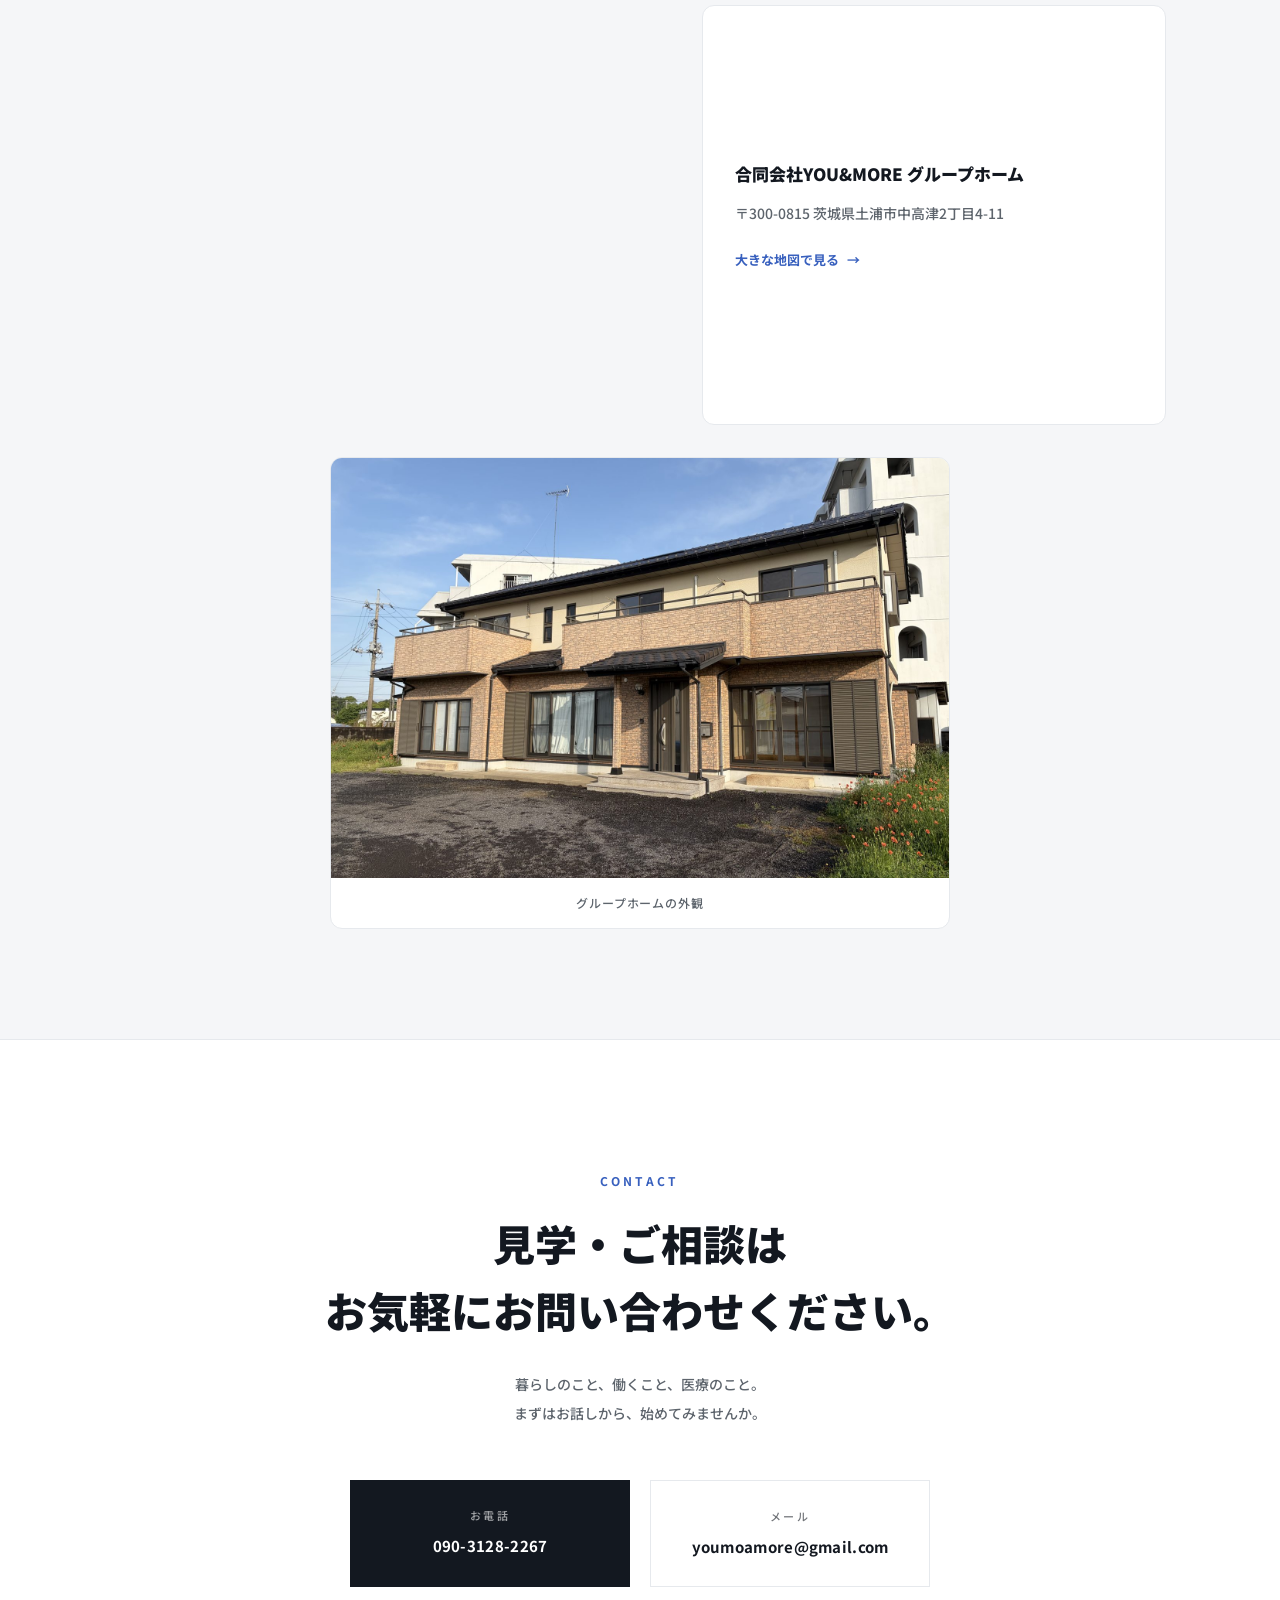
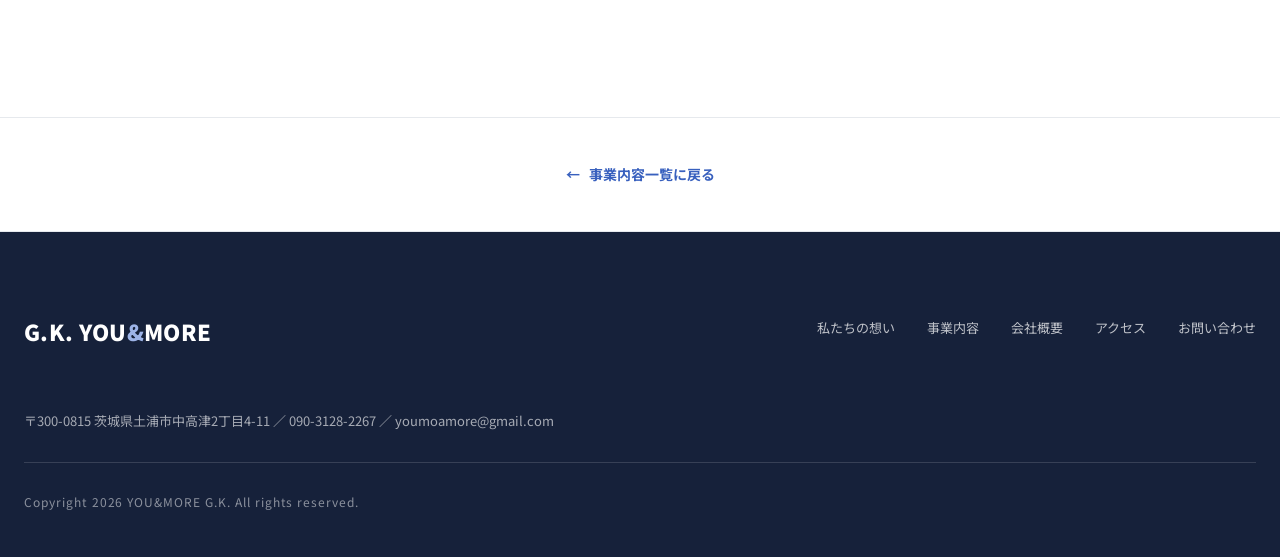
==== commit 52c83505: "feat: アクセスセクションにグループホームの物件写真を追加 - IMG_0865.jpegを最適化(7.1MB→428KB)しgh-property.jpgとして追加 - 地図の下にキャプション付" ====
--- a/service-kyodo.html
+++ b/service-kyodo.html
@@ -14,7 +14,7 @@
 <link rel="preconnect" href="https://fonts.googleapis.com">
 <link rel="preconnect" href="https://fonts.gstatic.com" crossorigin>
 <link href="https://fonts.googleapis.com/css2?family=Noto+Sans+JP:wght@400;500;700;900&amp;display=swap" rel="stylesheet">
-<link rel="stylesheet" href="css/style.css?v=20260806f">
+<link rel="stylesheet" href="css/style.css?v=20260806g">
 </head>
 <body>
 
@@ -197,6 +197,12 @@
       <p class="accessInfoAddr">〒300-0815 茨城県土浦市中高津2丁目4-11</p>
       <a class="accessInfoLink" href="https://www.google.com/maps?q=%E8%8C%A8%E5%9F%8E%E7%9C%8C%E5%9C%9F%E6%B5%A6%E5%B8%82%E4%B8%AD%E9%AB%98%E6%B4%A52%E4%B8%81%E7%9B%AE4-11" target="_blank" rel="noopener">大きな地図で見る<span>→</span></a>
     </div>
+  </div>
+  <div class="accessPhoto reveal">
+    <figure>
+      <img src="images/gh-property.jpg" alt="グループホームの外観" loading="lazy">
+      <figcaption>グループホームの外観</figcaption>
+    </figure>
   </div>
 </div>
 </section>
--- a/css/style.css
+++ b/css/style.css
@@ -1028,6 +1028,35 @@
   filter: saturate(.85);
 }
 
+.accessPhoto {
+  margin: 32px auto 0;
+  max-width: 620px;
+}
+
+.accessPhoto figure {
+  margin: 0;
+  border: 1px solid var(--line);
+  border-radius: 12px;
+  overflow: hidden;
+  background: var(--bg);
+}
+
+.accessPhoto img {
+  display: block;
+  width: 100%;
+  height: 420px;
+  object-fit: cover;
+}
+
+.accessPhoto figcaption {
+  font-size: 12px;
+  font-weight: 500;
+  color: var(--muted);
+  text-align: center;
+  padding: 14px 20px;
+  letter-spacing: .08em;
+}
+
 /* ============================================================
    contact CTA
 ============================================================ */
@@ -1849,6 +1878,18 @@
 
   .map iframe {
     height: 300px;
+  }
+
+  .accessPhoto {
+    margin-top: 24px;
+  }
+
+  .accessPhoto img {
+    height: 260px;
+  }
+
+  .accessPhoto figcaption {
+    padding: 12px 16px;
   }
 
   .accessInfo {
